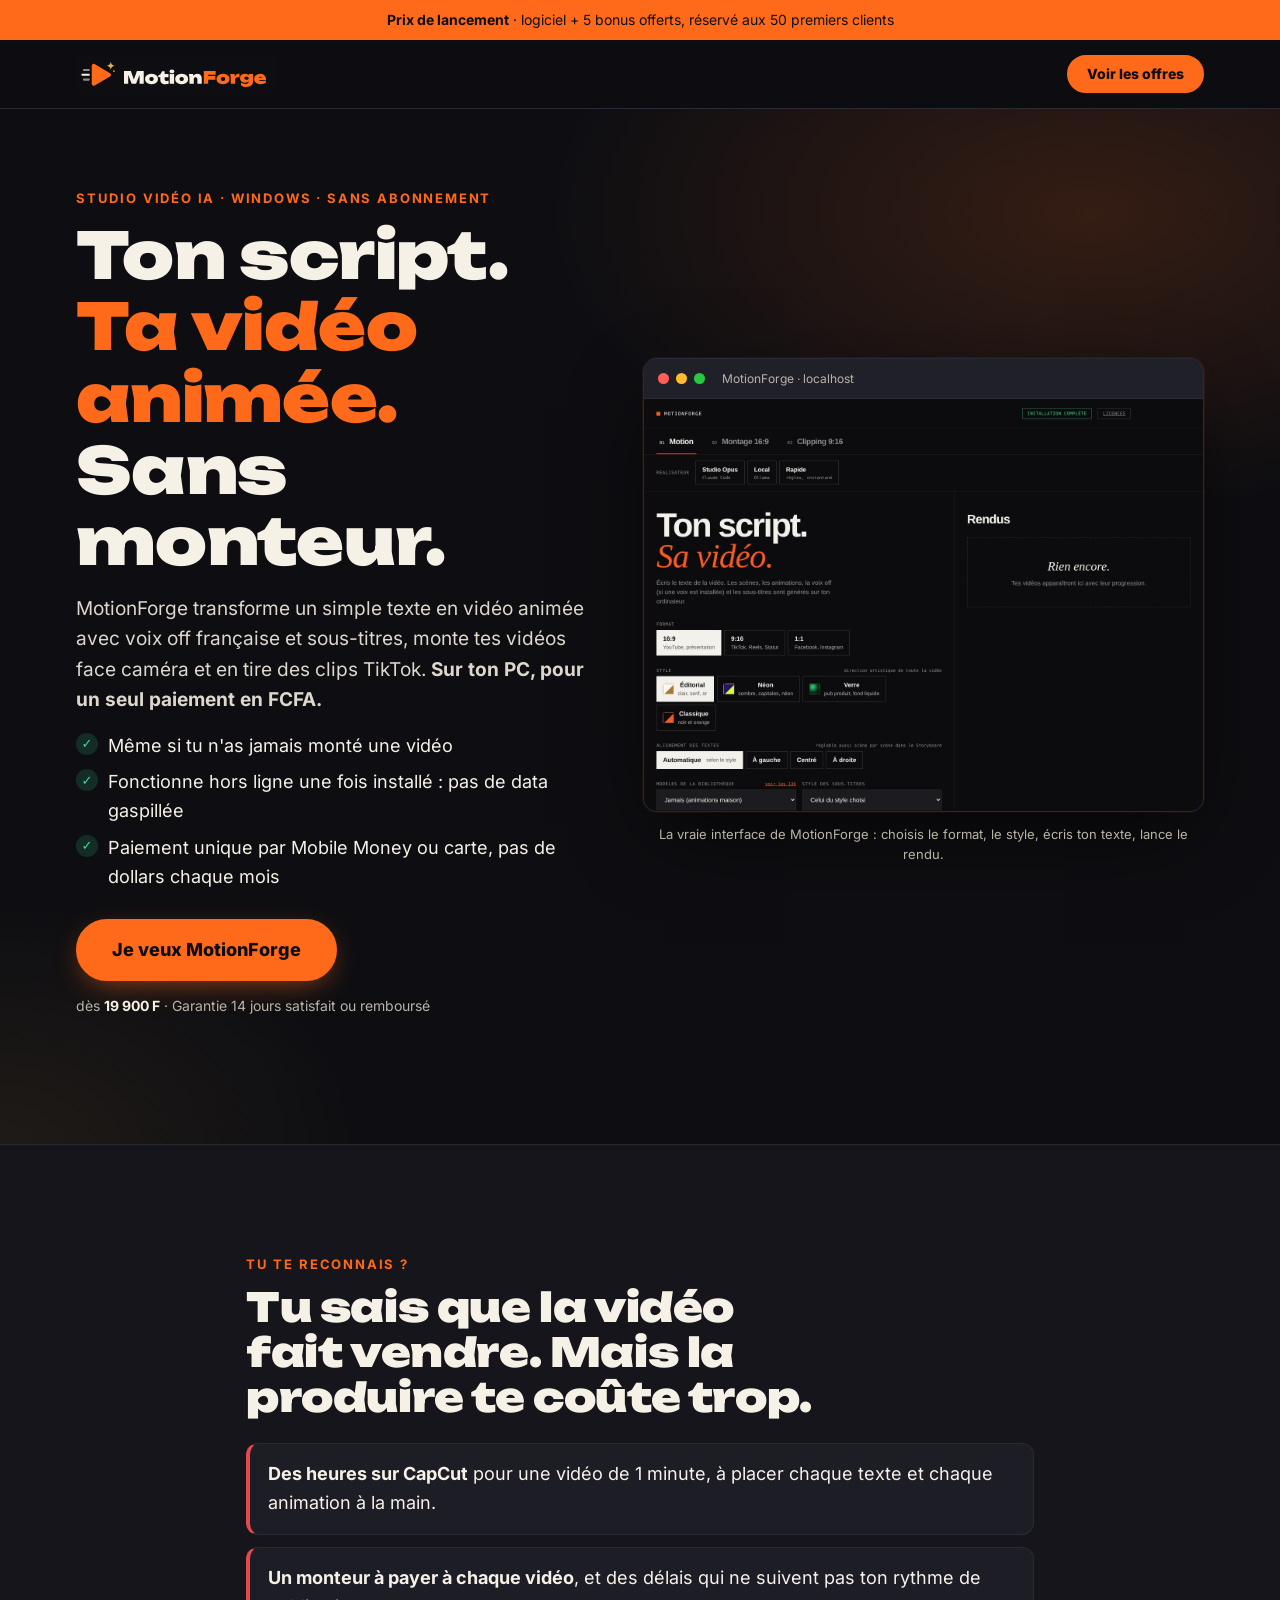
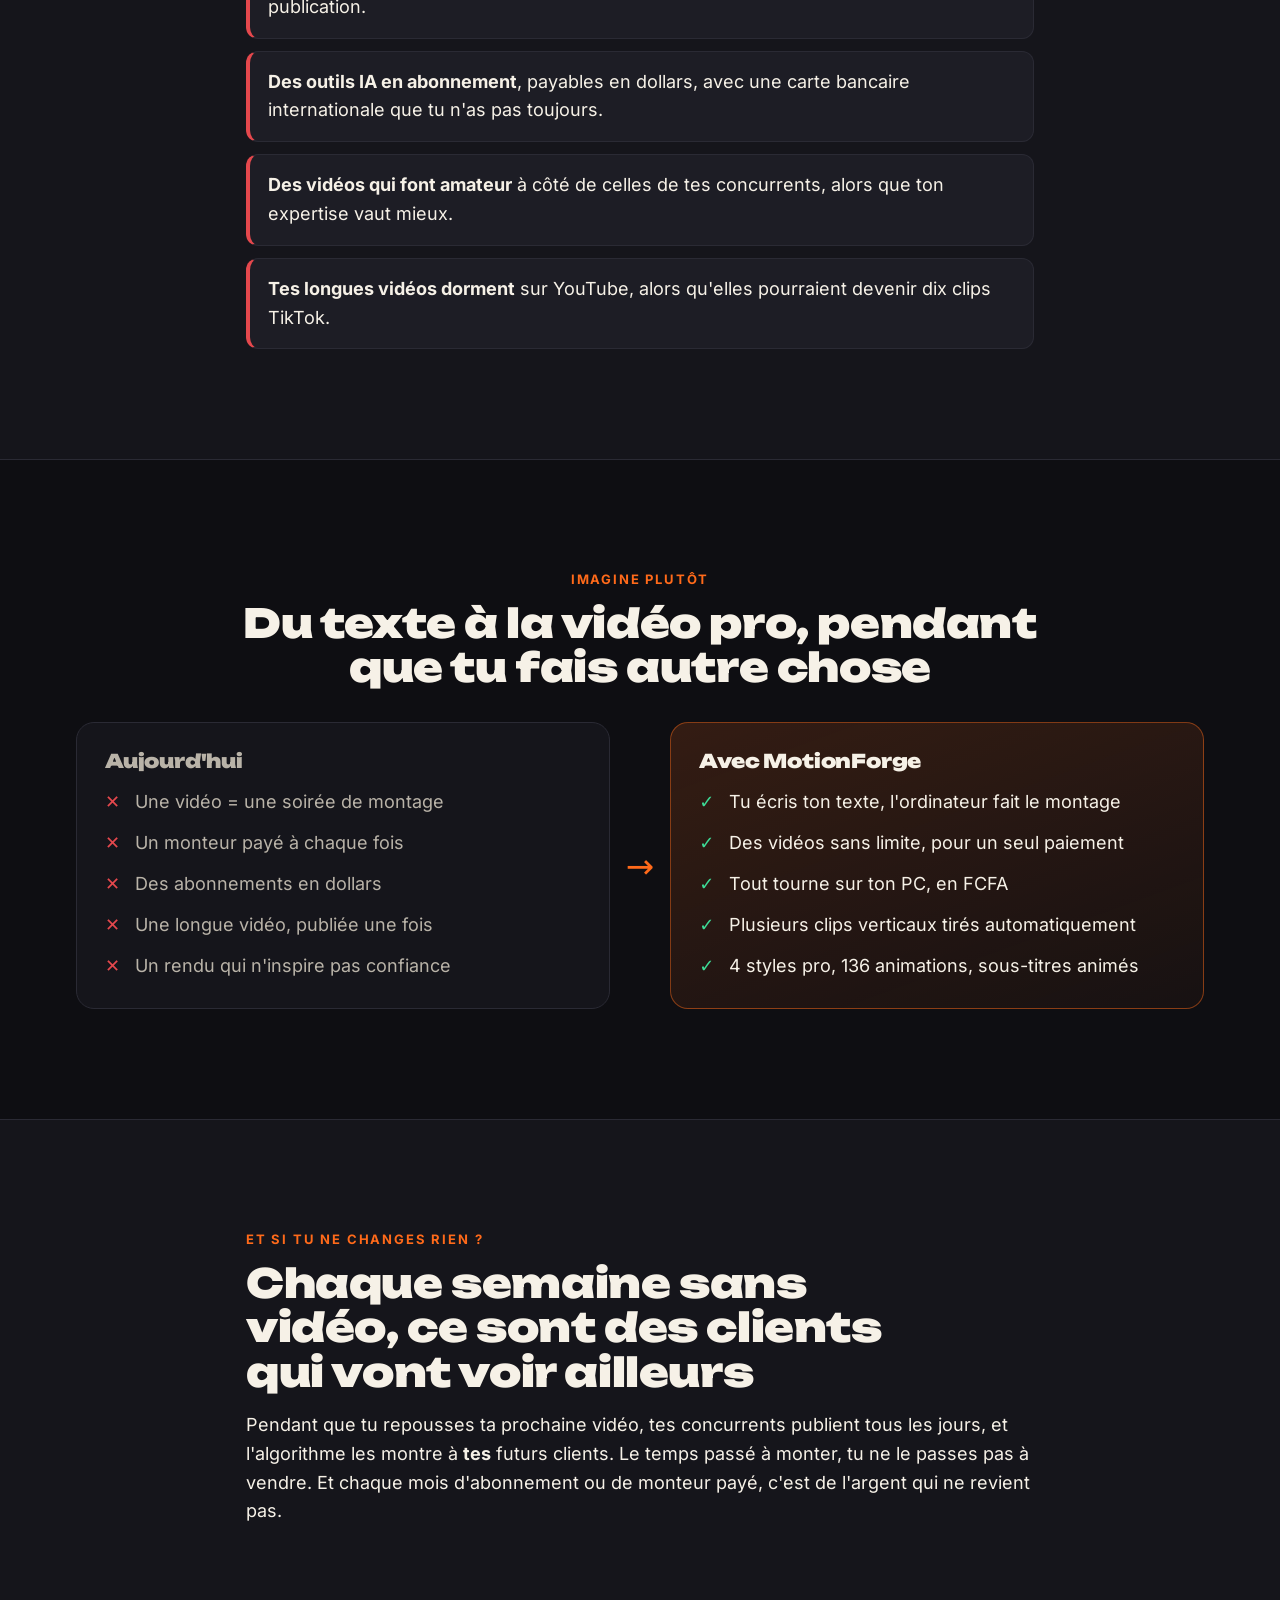
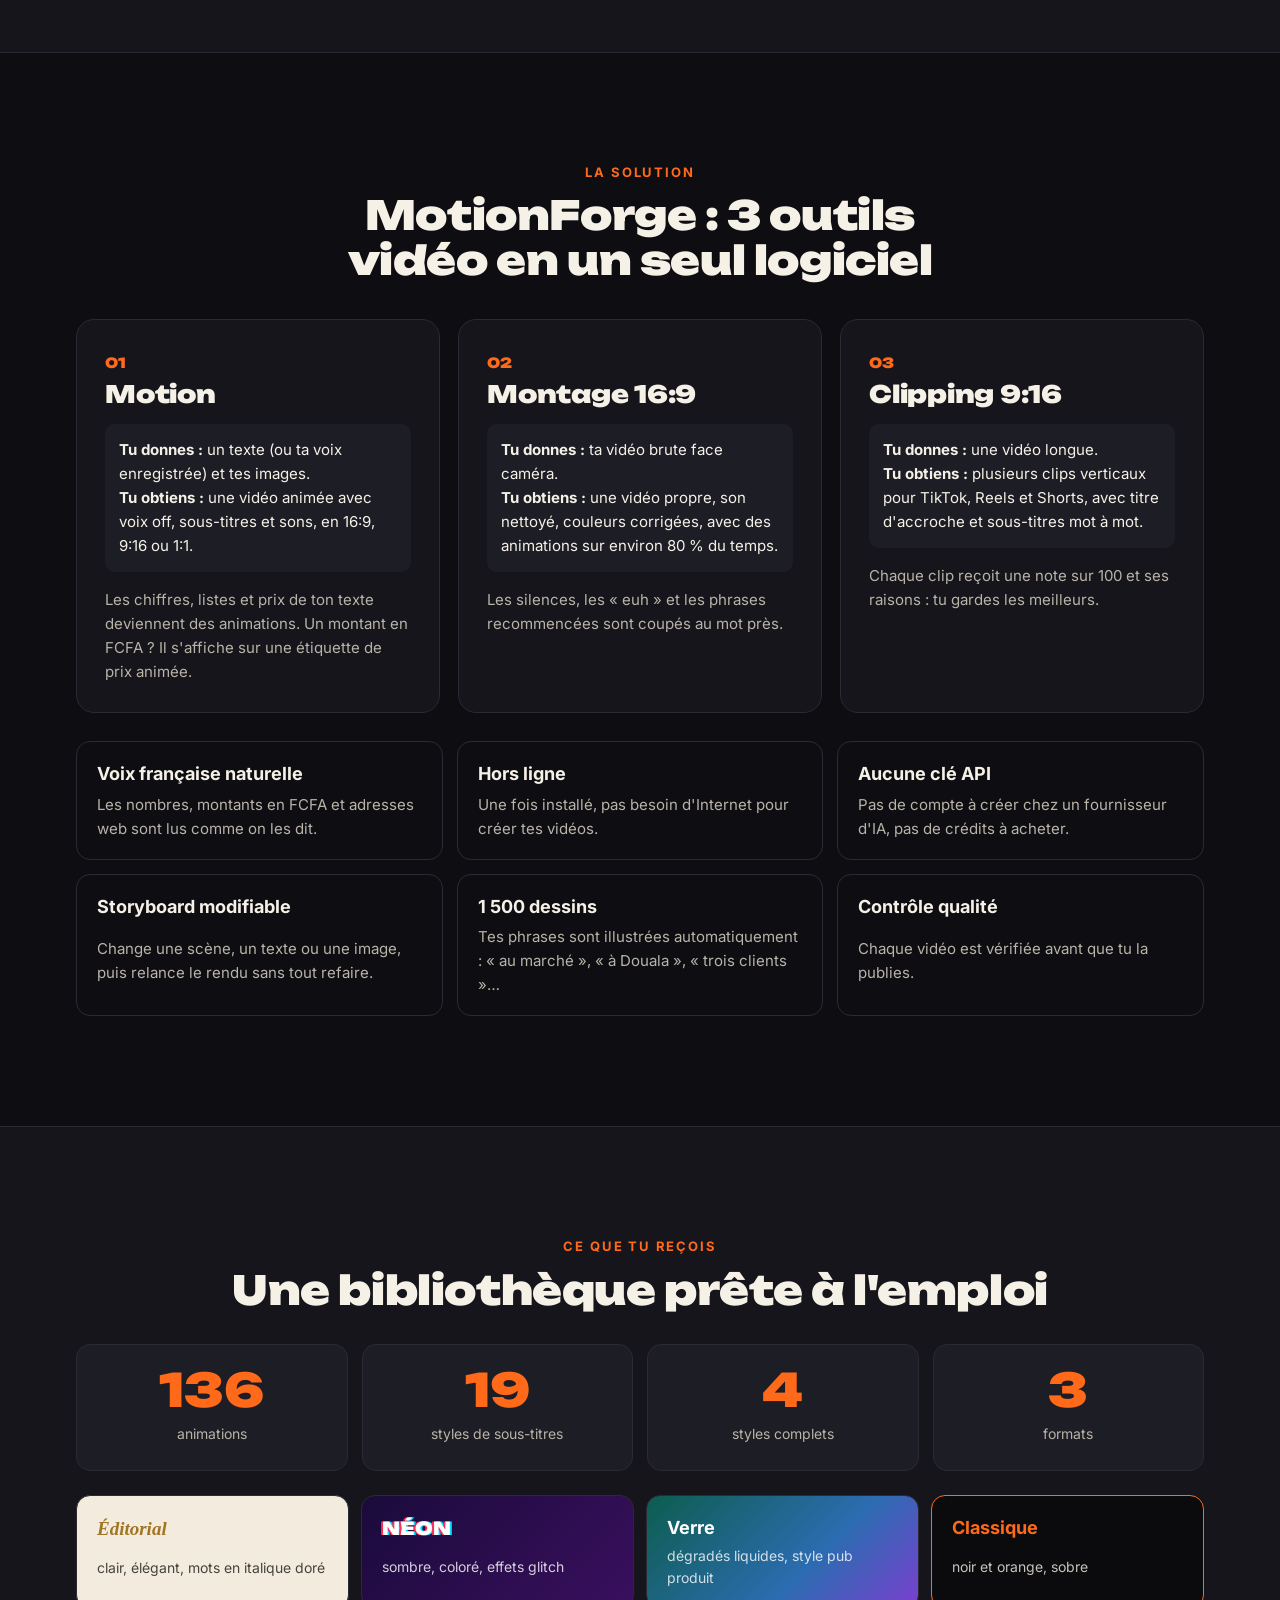
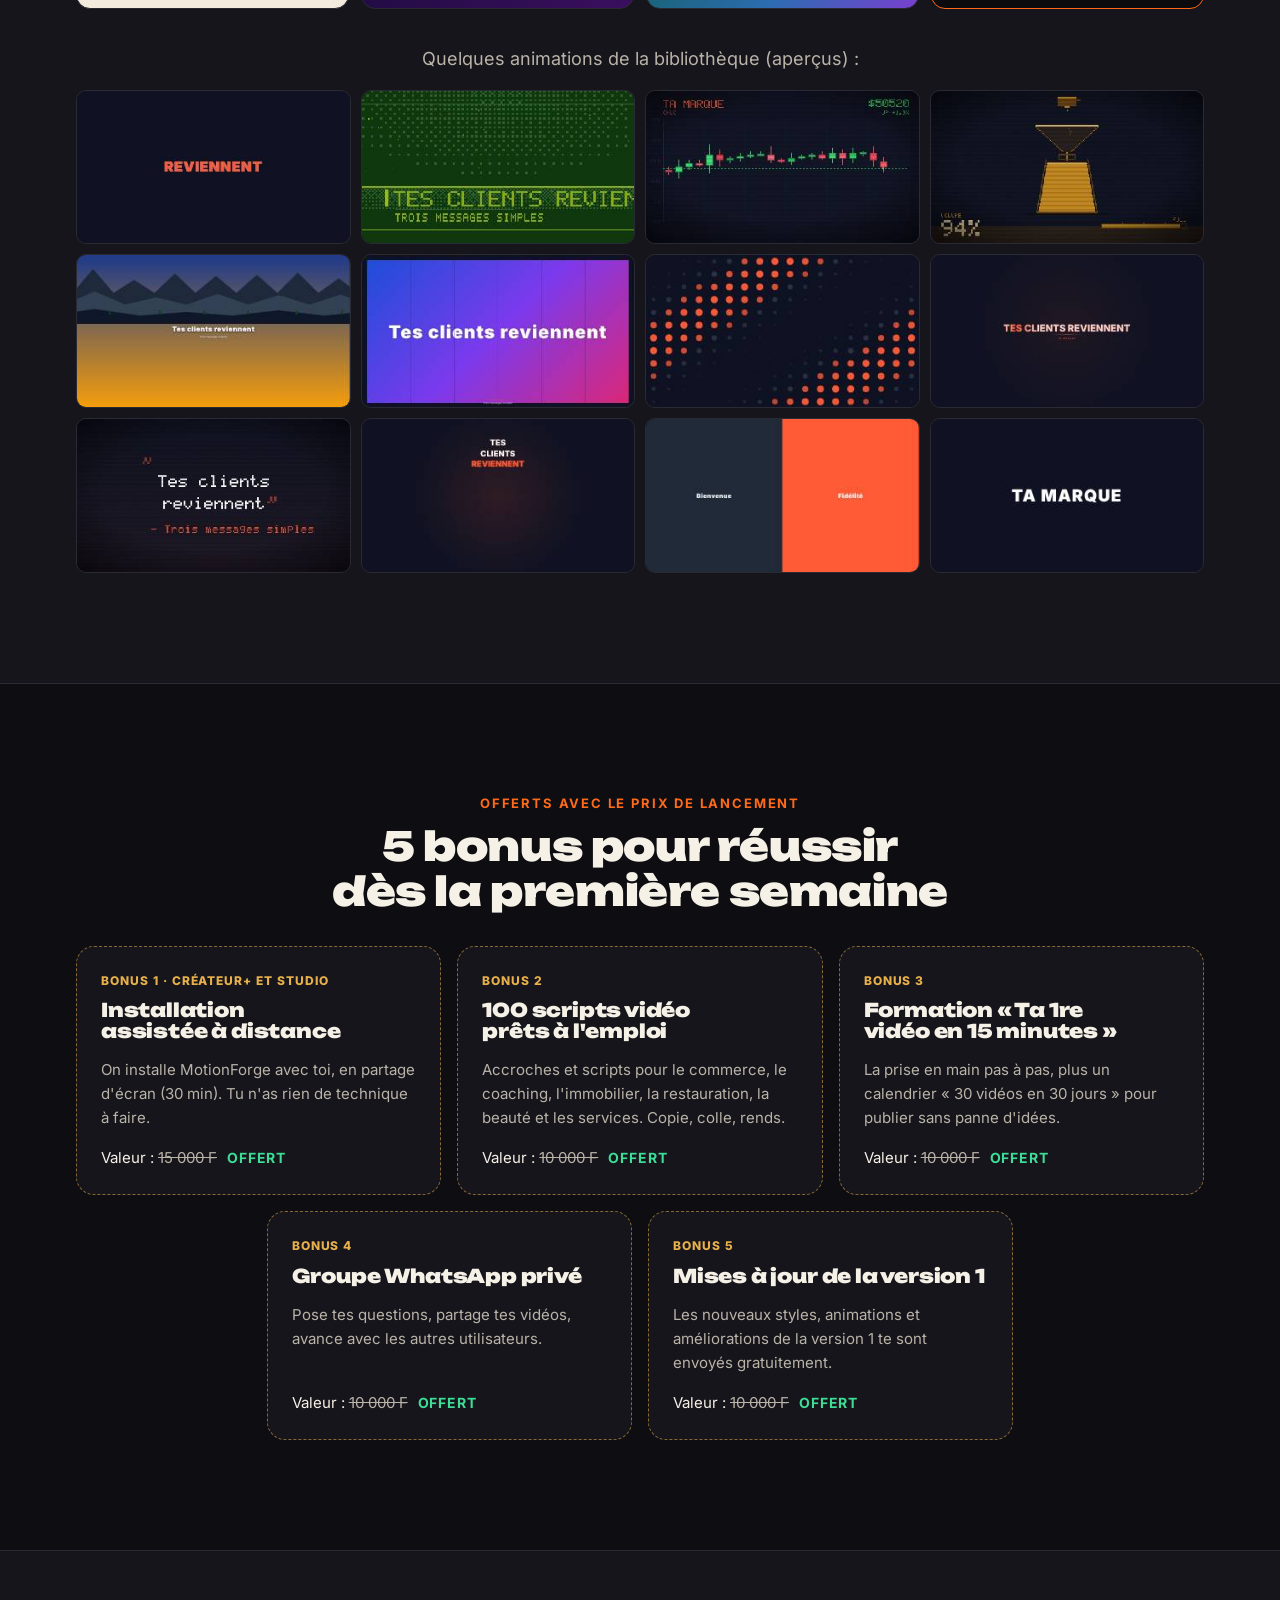
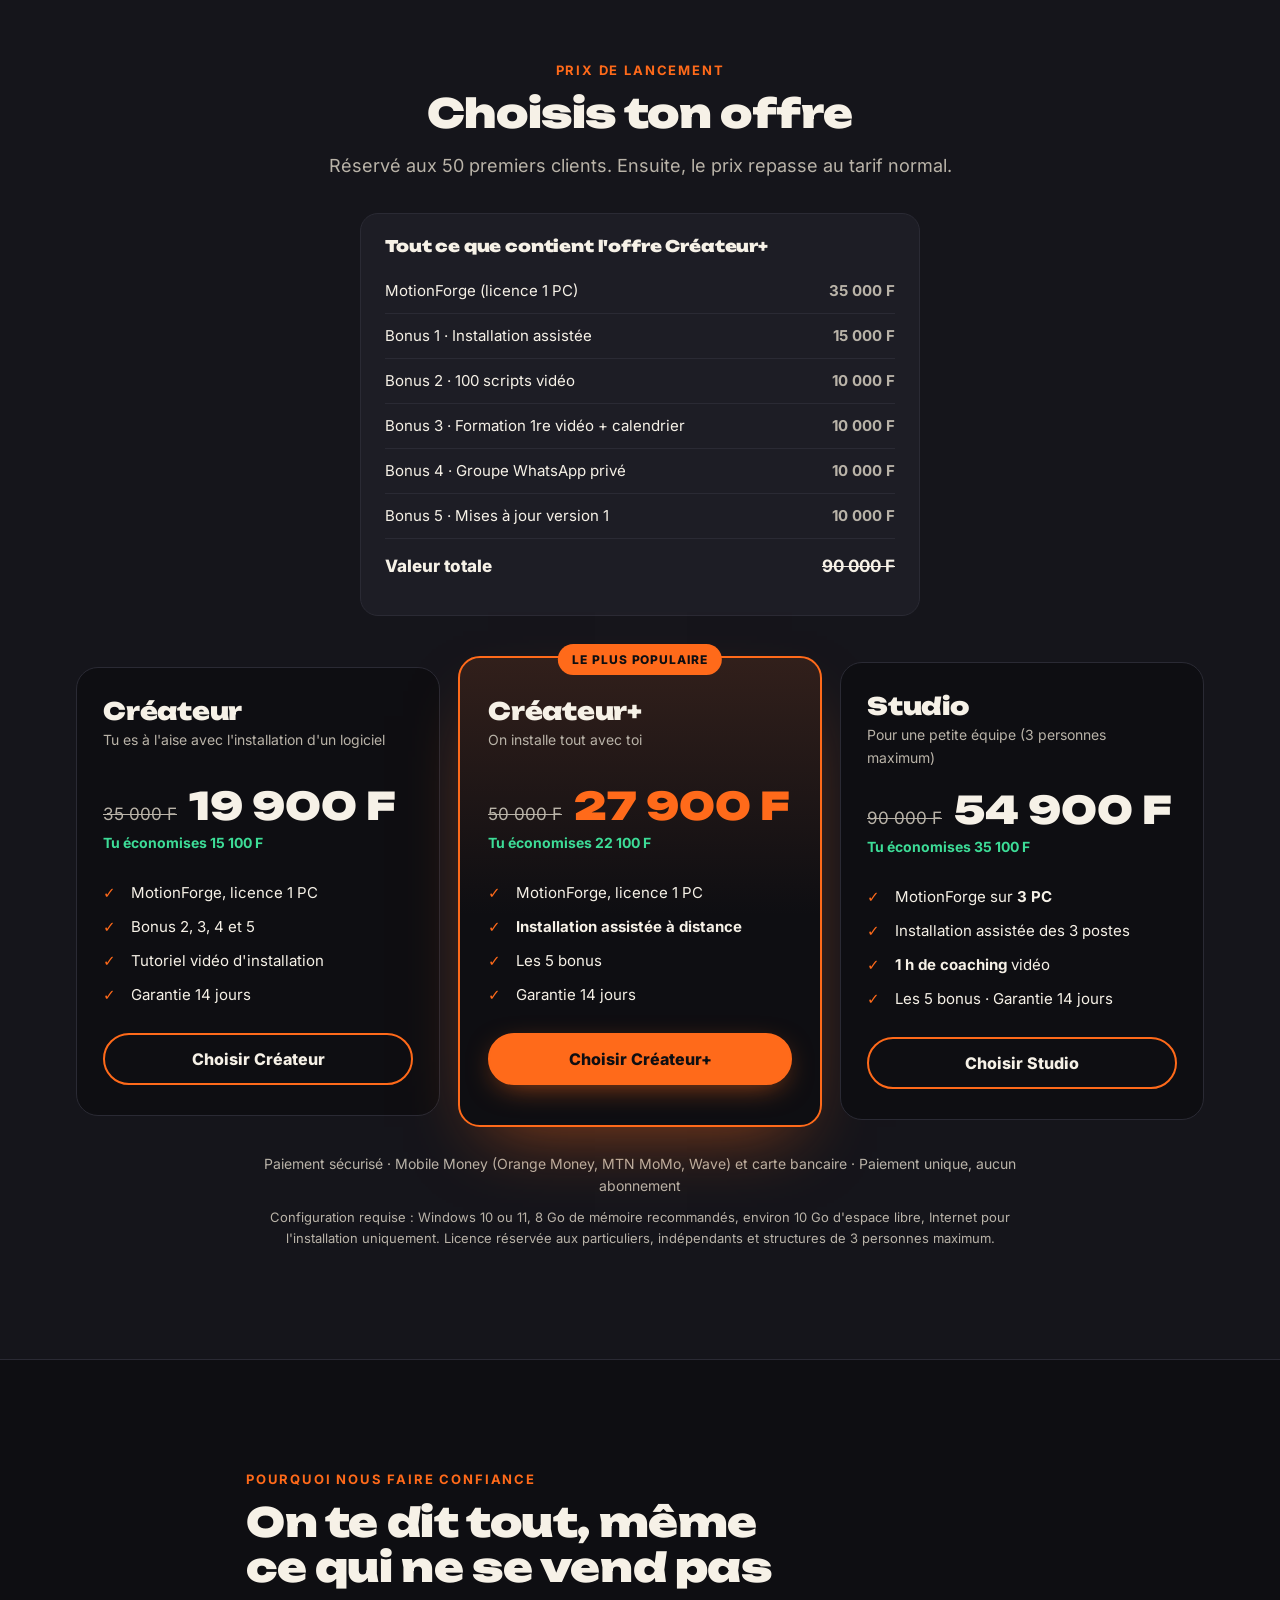
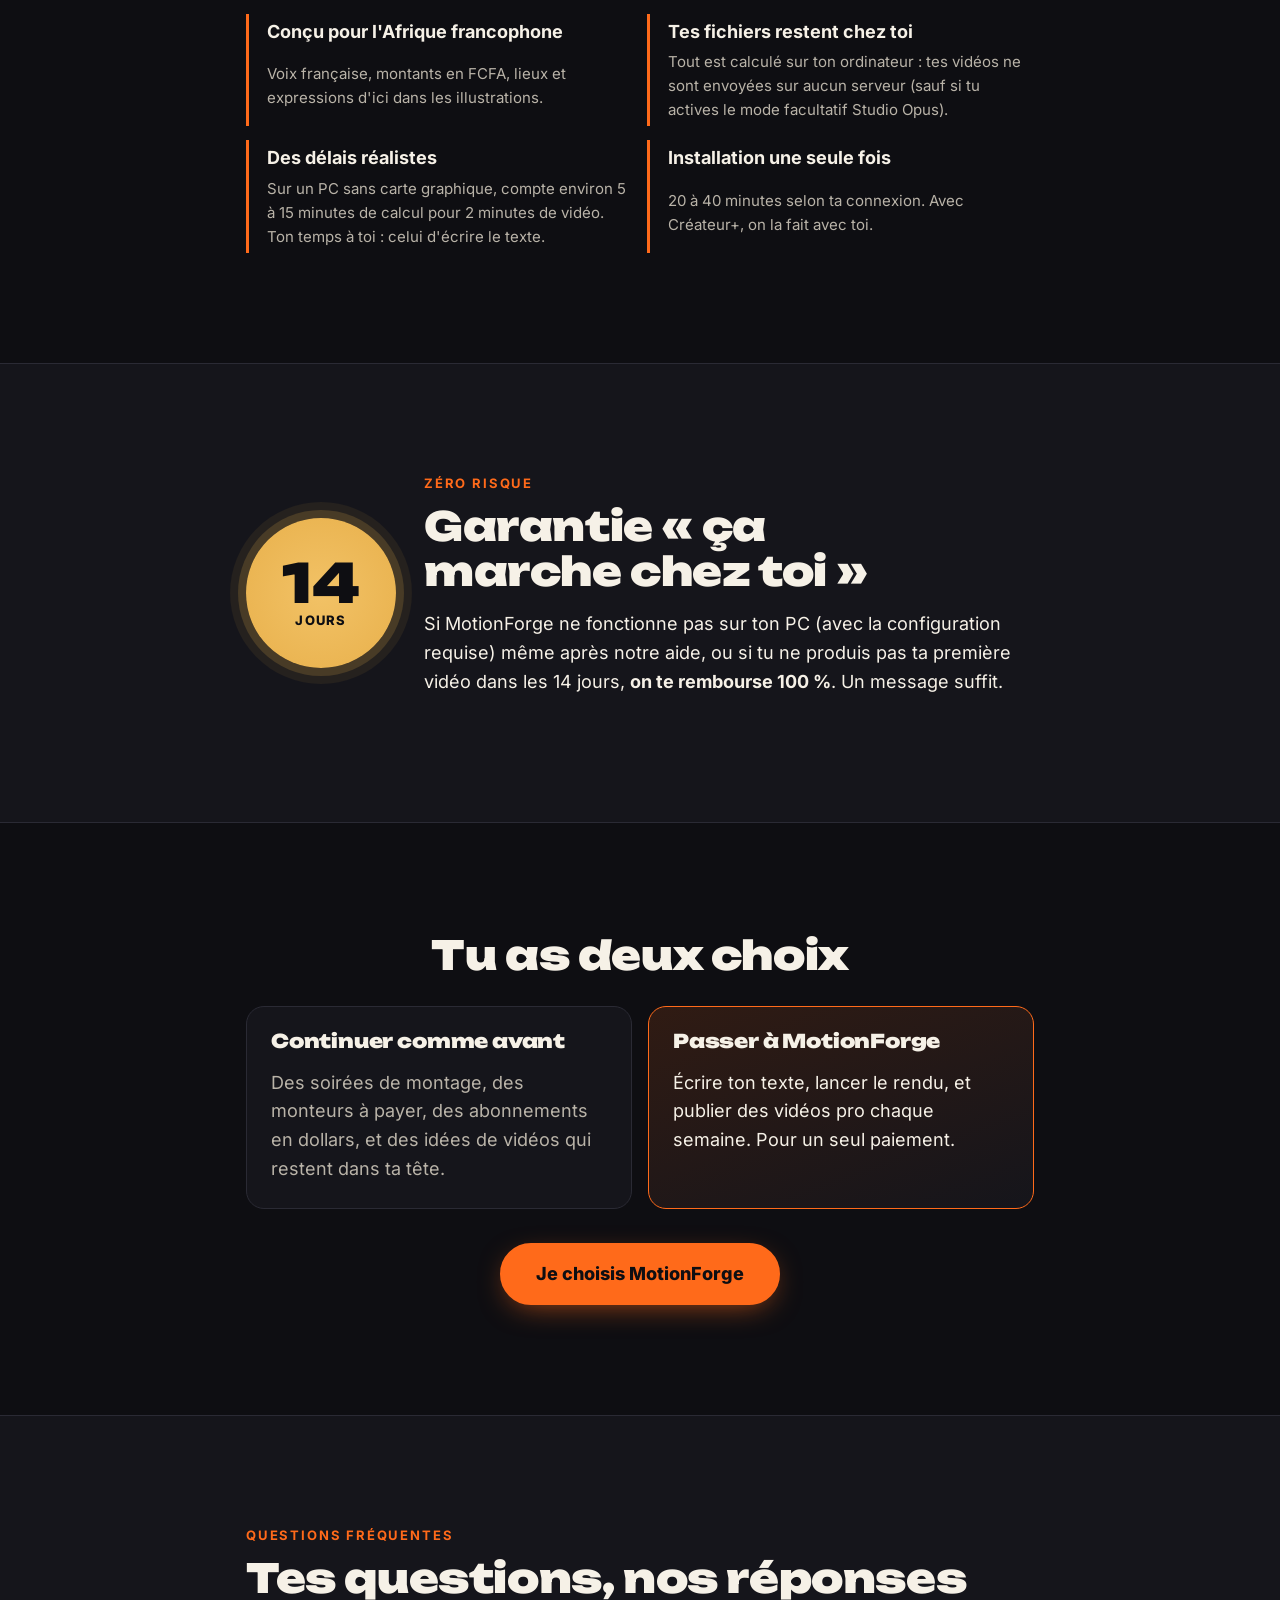
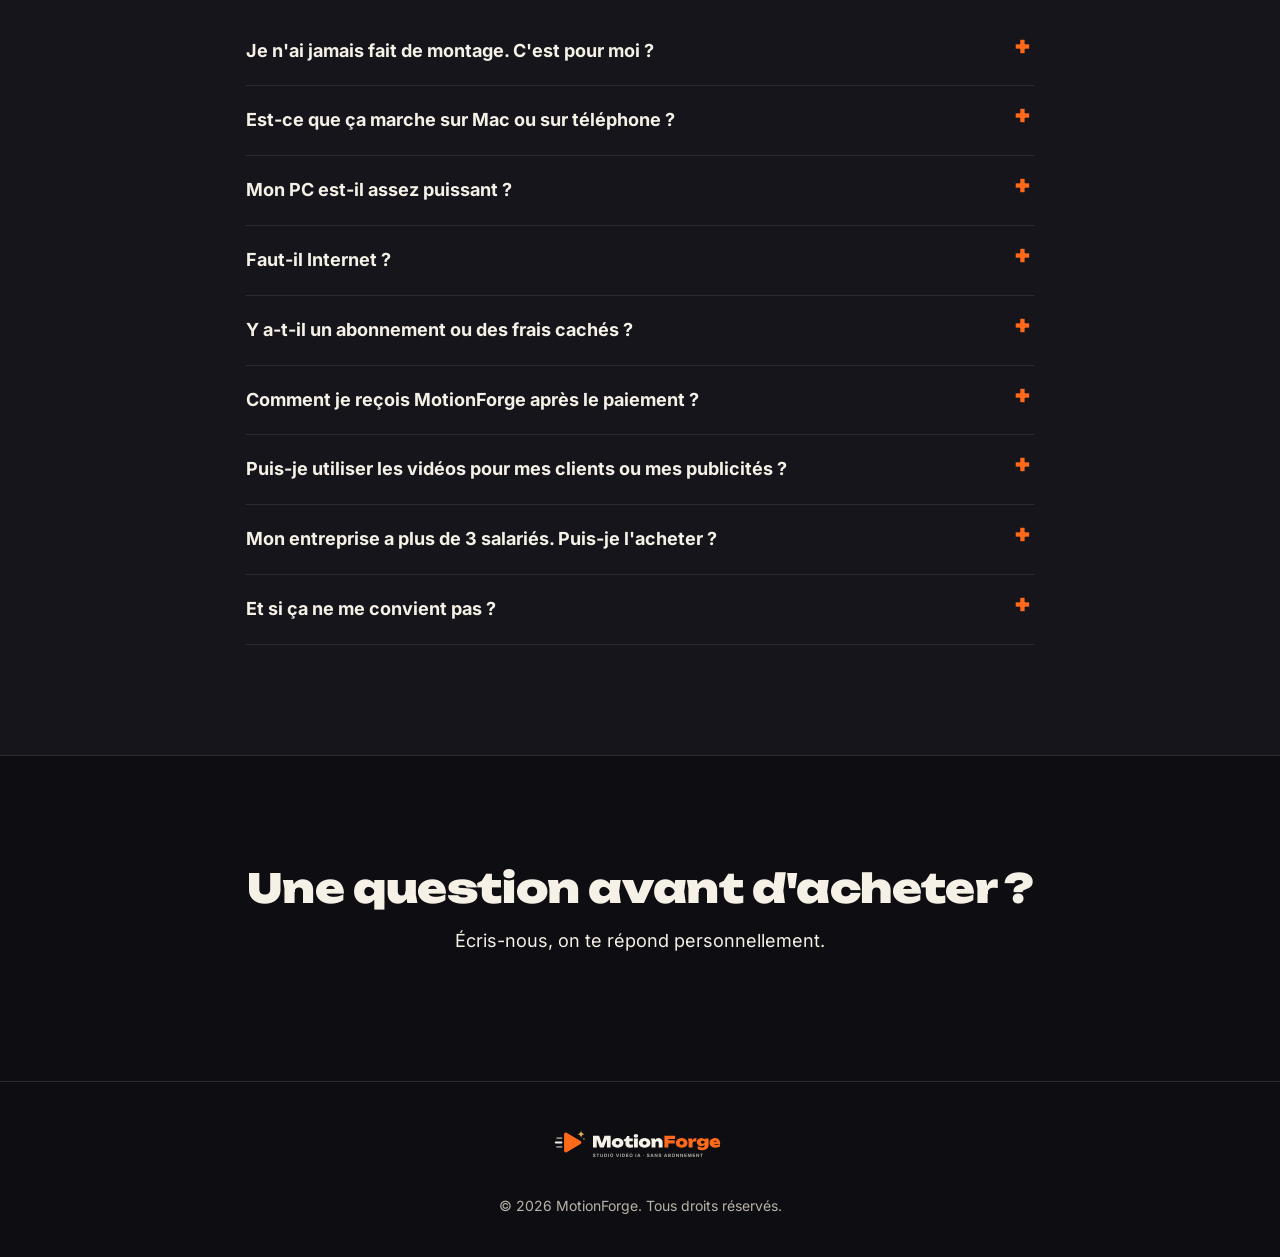
==== index.html @ f7987e4d "Landing page MotionForge : 15 sections, offres 19 900 / 27 900 / 54 900 F, réglages dans assets/js/c" ====
<!doctype html>
<html lang="fr">
<head>
<meta charset="utf-8">
<meta name="viewport" content="width=device-width, initial-scale=1">
<title>MotionForge · Le studio vidéo IA qui tourne sur ton PC, sans abonnement</title>
<meta name="description" content="Transforme un texte en vidéo animée, ta vidéo face caméra en montage pro et tes longues vidéos en clips TikTok. Voix française naturelle, 136 animations. Paiement unique en FCFA.">
<meta name="theme-color" content="#0E0E12">
<link rel="icon" href="/favicon.svg" type="image/svg+xml">
<link rel="icon" href="/favicon.ico" sizes="48x48">
<link rel="apple-touch-icon" href="/apple-touch-icon.png">
<meta property="og:type" content="website">
<meta property="og:title" content="MotionForge · Le studio vidéo IA qui tourne sur ton PC">
<meta property="og:description" content="Un texte devient une vidéo animée, avec voix off et sous-titres. Sans abonnement : un seul paiement en FCFA.">
<meta property="og:image" content="/assets/img/og.png">
<meta name="twitter:card" content="summary_large_image">
<link rel="preload" href="/assets/fonts/unbounded-latin-900-normal.woff2" as="font" type="font/woff2" crossorigin>
<link rel="preload" href="/assets/fonts/inter-latin-wght-normal.woff2" as="font" type="font/woff2" crossorigin>
<link rel="stylesheet" href="/assets/css/style.css">
</head>
<body>

<!-- 1. Bandeau d'urgence -->
<div class="topbar" id="topbar">
  <span class="topbar-txt" id="topbarTxt"><b>Prix de lancement</b> · logiciel + 5 bonus offerts, réservé aux <span data-places-total>50</span> premiers clients</span>
  <span class="countdown" id="countdown" hidden></span>
</div>

<header class="site-header">
  <div class="wrap header-in">
    <a href="#" class="brand" aria-label="MotionForge, accueil"><img src="/assets/img/logo-court.svg" alt="MotionForge" width="200" height="40"></a>
    <a href="#offre" class="btn btn-sm">Voir les offres</a>
  </div>
</header>

<main>

<!-- 2. Hero -->
<section class="hero">
  <div class="wrap hero-grid">
    <div class="hero-copy">
      <p class="eyebrow">Studio vidéo IA · Windows · Sans abonnement</p>
      <h1>Ton script.<br><em>Ta vidéo animée.</em><br>Sans monteur.</h1>
      <p class="lead">MotionForge transforme un simple texte en vidéo animée avec voix off française et sous-titres, monte tes vidéos face caméra et en tire des clips TikTok. <b>Sur ton PC, pour un seul paiement en FCFA.</b></p>
      <ul class="checks">
        <li>Même si tu n'as jamais monté une vidéo</li>
        <li>Fonctionne hors ligne une fois installé : pas de data gaspillée</li>
        <li>Paiement unique par Mobile Money ou carte, pas de dollars chaque mois</li>
      </ul>
      <div class="hero-cta">
        <a href="#offre" class="btn btn-lg">Je veux MotionForge</a>
        <p class="micro"><span class="price-from">dès <b data-price="createur">19 900 F</b></span> · Garantie 14 jours satisfait ou remboursé</p>
      </div>
    </div>
    <figure class="hero-visual">
      <div class="window">
        <div class="window-bar"><i></i><i></i><i></i><span>MotionForge · localhost</span></div>
        <img src="/assets/img/app-motionforge.jpg" alt="L'interface de MotionForge : choix du format, du style et zone pour écrire le script" width="1440" height="1060">
      </div>
      <figcaption>La vraie interface de MotionForge : choisis le format, le style, écris ton texte, lance le rendu.</figcaption>
    </figure>
  </div>
</section>

<!-- 3. Preuve : démonstration et témoignages (affichés quand ils existent) -->
<section class="section" id="demo" hidden>
  <div class="wrap narrow">
    <p class="eyebrow center">Démonstration</p>
    <h2 class="center">Cette vidéo a été entièrement créée avec MotionForge</h2>
    <div class="video-frame" id="demoFrame"></div>
  </div>
</section>

<section class="section" id="temoignages" hidden>
  <div class="wrap">
    <p class="eyebrow center">Ils l'utilisent</p>
    <h2 class="center">Ce qu'en disent les créateurs</h2>
    <div class="testis" id="testiList"></div>
  </div>
</section>

<!-- 4. Problème -->
<section class="section alt">
  <div class="wrap narrow">
    <p class="eyebrow">Tu te reconnais ?</p>
    <h2>Tu sais que la vidéo fait vendre. Mais la produire te coûte trop.</h2>
    <ul class="pains">
      <li><b>Des heures sur CapCut</b> pour une vidéo de 1 minute, à placer chaque texte et chaque animation à la main.</li>
      <li><b>Un monteur à payer à chaque vidéo</b>, et des délais qui ne suivent pas ton rythme de publication.</li>
      <li><b>Des outils IA en abonnement</b>, payables en dollars, avec une carte bancaire internationale que tu n'as pas toujours.</li>
      <li><b>Des vidéos qui font amateur</b> à côté de celles de tes concurrents, alors que ton expertise vaut mieux.</li>
      <li><b>Tes longues vidéos dorment</b> sur YouTube, alors qu'elles pourraient devenir dix clips TikTok.</li>
    </ul>
  </div>
</section>

<!-- 5. Transformation -->
<section class="section">
  <div class="wrap">
    <p class="eyebrow center">Imagine plutôt</p>
    <h2 class="center">Du texte à la vidéo pro, pendant que tu fais autre chose</h2>
    <div class="ab">
      <div class="ab-col before">
        <h3>Aujourd'hui</h3>
        <ul>
          <li>Une vidéo = une soirée de montage</li>
          <li>Un monteur payé à chaque fois</li>
          <li>Des abonnements en dollars</li>
          <li>Une longue vidéo, publiée une fois</li>
          <li>Un rendu qui n'inspire pas confiance</li>
        </ul>
      </div>
      <div class="ab-arrow" aria-hidden="true">→</div>
      <div class="ab-col after">
        <h3>Avec MotionForge</h3>
        <ul>
          <li>Tu écris ton texte, l'ordinateur fait le montage</li>
          <li>Des vidéos sans limite, pour un seul paiement</li>
          <li>Tout tourne sur ton PC, en FCFA</li>
          <li>Plusieurs clips verticaux tirés automatiquement</li>
          <li>4 styles pro, 136 animations, sous-titres animés</li>
        </ul>
      </div>
    </div>
  </div>
</section>

<!-- 6. Coût de l'inaction -->
<section class="section alt">
  <div class="wrap narrow">
    <p class="eyebrow">Et si tu ne changes rien ?</p>
    <h2>Chaque semaine sans vidéo, ce sont des clients qui vont voir ailleurs</h2>
    <p>Pendant que tu repousses ta prochaine vidéo, tes concurrents publient tous les jours, et l'algorithme les montre à <b>tes</b> futurs clients. Le temps passé à monter, tu ne le passes pas à vendre. Et chaque mois d'abonnement ou de monteur payé, c'est de l'argent qui ne revient pas.</p>
  </div>
</section>

<!-- 7. Solution -->
<section class="section" id="solution">
  <div class="wrap">
    <p class="eyebrow center">La solution</p>
    <h2 class="center">MotionForge : 3 outils vidéo en un seul logiciel</h2>
    <div class="modules">
      <article class="module">
        <span class="num">01</span>
        <h3>Motion</h3>
        <p class="mod-io"><b>Tu donnes :</b> un texte (ou ta voix enregistrée) et tes images.<br><b>Tu obtiens :</b> une vidéo animée avec voix off, sous-titres et sons, en 16:9, 9:16 ou 1:1.</p>
        <p>Les chiffres, listes et prix de ton texte deviennent des animations. Un montant en FCFA ? Il s'affiche sur une étiquette de prix animée.</p>
      </article>
      <article class="module">
        <span class="num">02</span>
        <h3>Montage 16:9</h3>
        <p class="mod-io"><b>Tu donnes :</b> ta vidéo brute face caméra.<br><b>Tu obtiens :</b> une vidéo propre, son nettoyé, couleurs corrigées, avec des animations sur environ 80 % du temps.</p>
        <p>Les silences, les « euh » et les phrases recommencées sont coupés au mot près.</p>
      </article>
      <article class="module">
        <span class="num">03</span>
        <h3>Clipping 9:16</h3>
        <p class="mod-io"><b>Tu donnes :</b> une vidéo longue.<br><b>Tu obtiens :</b> plusieurs clips verticaux pour TikTok, Reels et Shorts, avec titre d'accroche et sous-titres mot à mot.</p>
        <p>Chaque clip reçoit une note sur 100 et ses raisons : tu gardes les meilleurs.</p>
      </article>
    </div>

    <div class="features">
      <div><b>Voix française naturelle</b><span>Les nombres, montants en FCFA et adresses web sont lus comme on les dit.</span></div>
      <div><b>Hors ligne</b><span>Une fois installé, pas besoin d'Internet pour créer tes vidéos.</span></div>
      <div><b>Aucune clé API</b><span>Pas de compte à créer chez un fournisseur d'IA, pas de crédits à acheter.</span></div>
      <div><b>Storyboard modifiable</b><span>Change une scène, un texte ou une image, puis relance le rendu sans tout refaire.</span></div>
      <div><b>1 500 dessins</b><span>Tes phrases sont illustrées automatiquement : « au marché », « à Douala », « trois clients »…</span></div>
      <div><b>Contrôle qualité</b><span>Chaque vidéo est vérifiée avant que tu la publies.</span></div>
    </div>
  </div>
</section>

<!-- 8. Ce que tu reçois -->
<section class="section alt" id="contenu">
  <div class="wrap">
    <p class="eyebrow center">Ce que tu reçois</p>
    <h2 class="center">Une bibliothèque prête à l'emploi</h2>
    <div class="stats">
      <div><b>136</b><span>animations</span></div>
      <div><b>19</b><span>styles de sous-titres</span></div>
      <div><b>4</b><span>styles complets</span></div>
      <div><b>3</b><span>formats</span></div>
    </div>
    <div class="styles">
      <div class="style-chip s-edito"><b>Éditorial</b><span>clair, élégant, mots en italique doré</span></div>
      <div class="style-chip s-neon"><b>Néon</b><span>sombre, coloré, effets glitch</span></div>
      <div class="style-chip s-verre"><b>Verre</b><span>dégradés liquides, style pub produit</span></div>
      <div class="style-chip s-classic"><b>Classique</b><span>noir et orange, sobre</span></div>
    </div>
    <p class="center sub">Quelques animations de la bibliothèque (aperçus) :</p>
    <div class="gallery">
      <img src="/assets/img/galerie/glitch-text.jpg" alt="Animation texte glitch" loading="lazy" width="320" height="180">
      <img src="/assets/img/galerie/four-tone-mono-titler.jpg" alt="Titre style terminal" loading="lazy" width="320" height="180">
      <img src="/assets/img/galerie/pixel-candlestick-ohlc.jpg" alt="Graphique boursier animé" loading="lazy" width="320" height="180">
      <img src="/assets/img/galerie/pourover-drip-fill-gauge.jpg" alt="Jauge de pourcentage animée" loading="lazy" width="320" height="180">
      <img src="/assets/img/galerie/parallax-pan.jpg" alt="Décor en parallaxe" loading="lazy" width="320" height="180">
      <img src="/assets/img/galerie/shatter-reveal.jpg" alt="Titre révélé en éclats" loading="lazy" width="320" height="180">
      <img src="/assets/img/galerie/loop-grid-wave.jpg" alt="Vague de points" loading="lazy" width="320" height="180">
      <img src="/assets/img/galerie/gradient-text-sweep.jpg" alt="Texte en dégradé" loading="lazy" width="320" height="180">
      <img src="/assets/img/galerie/pixel-typewriter-quote.jpg" alt="Citation machine à écrire" loading="lazy" width="320" height="180">
      <img src="/assets/img/galerie/kinetic-word-stack.jpg" alt="Mots empilés animés" loading="lazy" width="320" height="180">
      <img src="/assets/img/galerie/split-screen.jpg" alt="Écran partagé" loading="lazy" width="320" height="180">
      <img src="/assets/img/galerie/logo-blur-reveal.jpg" alt="Logo qui sort du flou" loading="lazy" width="320" height="180">
    </div>
  </div>
</section>

<!-- 9. Bonus -->
<section class="section" id="bonus">
  <div class="wrap">
    <p class="eyebrow center">Offerts avec le prix de lancement</p>
    <h2 class="center">5 bonus pour réussir dès la première semaine</h2>
    <div class="bonuses">
      <article class="bonus"><span class="tag">Bonus 1 · Créateur+ et Studio</span><h3>Installation assistée à distance</h3><p>On installe MotionForge avec toi, en partage d'écran (30 min). Tu n'as rien de technique à faire.</p><p class="val">Valeur : <s>15 000 F</s> <b>offert</b></p></article>
      <article class="bonus"><span class="tag">Bonus 2</span><h3>100 scripts vidéo prêts à l'emploi</h3><p>Accroches et scripts pour le commerce, le coaching, l'immobilier, la restauration, la beauté et les services. Copie, colle, rends.</p><p class="val">Valeur : <s>10 000 F</s> <b>offert</b></p></article>
      <article class="bonus"><span class="tag">Bonus 3</span><h3>Formation « Ta 1re vidéo en 15 minutes »</h3><p>La prise en main pas à pas, plus un calendrier « 30 vidéos en 30 jours » pour publier sans panne d'idées.</p><p class="val">Valeur : <s>10 000 F</s> <b>offert</b></p></article>
      <article class="bonus"><span class="tag">Bonus 4</span><h3>Groupe WhatsApp privé</h3><p>Pose tes questions, partage tes vidéos, avance avec les autres utilisateurs.</p><p class="val">Valeur : <s>10 000 F</s> <b>offert</b></p></article>
      <article class="bonus"><span class="tag">Bonus 5</span><h3>Mises à jour de la version 1</h3><p>Les nouveaux styles, animations et améliorations de la version 1 te sont envoyés gratuitement.</p><p class="val">Valeur : <s>10 000 F</s> <b>offert</b></p></article>
    </div>
  </div>
</section>

<!-- 10. Offre et prix -->
<section class="section alt" id="offre">
  <div class="wrap">
    <p class="eyebrow center" data-launch-only>Prix de lancement</p>
    <h2 class="center">Choisis ton offre</h2>
    <p class="center sub" data-launch-only>Réservé aux <span data-places-total>50</span> premiers clients<span id="placesTxt"></span>. Ensuite, le prix repasse au tarif normal.</p>

    <div class="stack">
      <h3>Tout ce que contient l'offre Créateur+</h3>
      <ul>
        <li><span>MotionForge (licence 1 PC)</span><b>35 000 F</b></li>
        <li><span>Bonus 1 · Installation assistée</span><b>15 000 F</b></li>
        <li><span>Bonus 2 · 100 scripts vidéo</span><b>10 000 F</b></li>
        <li><span>Bonus 3 · Formation 1re vidéo + calendrier</span><b>10 000 F</b></li>
        <li><span>Bonus 4 · Groupe WhatsApp privé</span><b>10 000 F</b></li>
        <li><span>Bonus 5 · Mises à jour version 1</span><b>10 000 F</b></li>
        <li class="total"><span>Valeur totale</span><b><s>90 000 F</s></b></li>
      </ul>
    </div>

    <div class="plans">
      <article class="plan">
        <h3>Créateur</h3>
        <p class="plan-for">Tu es à l'aise avec l'installation d'un logiciel</p>
        <p class="price"><s data-launch-only>35 000 F</s> <b data-price="createur">19 900 F</b></p>
        <p class="save" data-launch-only>Tu économises 15 100 F</p>
        <ul>
          <li>MotionForge, licence 1 PC</li>
          <li>Bonus 2, 3, 4 et 5</li>
          <li>Tutoriel vidéo d'installation</li>
          <li>Garantie 14 jours</li>
        </ul>
        <a class="btn btn-block btn-outline" data-buy="createur" href="#offre">Choisir Créateur</a>
      </article>
      <article class="plan featured">
        <span class="ribbon">Le plus populaire</span>
        <h3>Créateur+</h3>
        <p class="plan-for">On installe tout avec toi</p>
        <p class="price"><s data-launch-only>50 000 F</s> <b data-price="createurPlus">27 900 F</b></p>
        <p class="save" data-launch-only>Tu économises 22 100 F</p>
        <ul>
          <li>MotionForge, licence 1 PC</li>
          <li><b>Installation assistée à distance</b></li>
          <li>Les 5 bonus</li>
          <li>Garantie 14 jours</li>
        </ul>
        <a class="btn btn-block" data-buy="createurPlus" href="#offre">Choisir Créateur+</a>
      </article>
      <article class="plan">
        <h3>Studio</h3>
        <p class="plan-for">Pour une petite équipe (3 personnes maximum)</p>
        <p class="price"><s data-launch-only>90 000 F</s> <b data-price="studio">54 900 F</b></p>
        <p class="save" data-launch-only>Tu économises 35 100 F</p>
        <ul>
          <li>MotionForge sur <b>3 PC</b></li>
          <li>Installation assistée des 3 postes</li>
          <li><b>1 h de coaching</b> vidéo</li>
          <li>Les 5 bonus · Garantie 14 jours</li>
        </ul>
        <a class="btn btn-block btn-outline" data-buy="studio" href="#offre">Choisir Studio</a>
      </article>
    </div>
    <p class="pay-note">Paiement sécurisé · Mobile Money (Orange Money, MTN MoMo, Wave) et carte bancaire · Paiement unique, aucun abonnement</p>
    <p class="pay-note small">Configuration requise : Windows 10 ou 11, 8 Go de mémoire recommandés, environ 10 Go d'espace libre, Internet pour l'installation uniquement. Licence réservée aux particuliers, indépendants et structures de 3 personnes maximum.</p>
  </div>
</section>

<!-- 11. Crédibilité -->
<section class="section">
  <div class="wrap narrow">
    <p class="eyebrow">Pourquoi nous faire confiance</p>
    <h2>On te dit tout, même ce qui ne se vend pas</h2>
    <div class="facts">
      <div><b>Conçu pour l'Afrique francophone</b><span>Voix française, montants en FCFA, lieux et expressions d'ici dans les illustrations.</span></div>
      <div><b>Tes fichiers restent chez toi</b><span>Tout est calculé sur ton ordinateur : tes vidéos ne sont envoyées sur aucun serveur (sauf si tu actives le mode facultatif Studio Opus).</span></div>
      <div><b>Des délais réalistes</b><span>Sur un PC sans carte graphique, compte environ 5 à 15 minutes de calcul pour 2 minutes de vidéo. Ton temps à toi : celui d'écrire le texte.</span></div>
      <div><b>Installation une seule fois</b><span>20 à 40 minutes selon ta connexion. Avec Créateur+, on la fait avec toi.</span></div>
    </div>
  </div>
</section>

<!-- 12. Garantie -->
<section class="section alt">
  <div class="wrap narrow guarantee">
    <div class="seal" aria-hidden="true"><b>14</b><span>jours</span></div>
    <div>
      <p class="eyebrow">Zéro risque</p>
      <h2>Garantie « ça marche chez toi »</h2>
      <p>Si MotionForge ne fonctionne pas sur ton PC (avec la configuration requise) même après notre aide, ou si tu ne produis pas ta première vidéo dans les 14 jours, <b>on te rembourse 100 %</b>. Un message suffit.</p>
    </div>
  </div>
</section>

<!-- 13. Deux choix -->
<section class="section">
  <div class="wrap narrow center">
    <h2>Tu as deux choix</h2>
    <div class="choices">
      <div class="choice"><h3>Continuer comme avant</h3><p>Des soirées de montage, des monteurs à payer, des abonnements en dollars, et des idées de vidéos qui restent dans ta tête.</p></div>
      <div class="choice good"><h3>Passer à MotionForge</h3><p>Écrire ton texte, lancer le rendu, et publier des vidéos pro chaque semaine. Pour un seul paiement.</p></div>
    </div>
    <a href="#offre" class="btn btn-lg">Je choisis MotionForge</a>
  </div>
</section>

<!-- 14. FAQ -->
<section class="section alt" id="faq">
  <div class="wrap narrow">
    <p class="eyebrow">Questions fréquentes</p>
    <h2>Tes questions, nos réponses</h2>
    <details><summary>Je n'ai jamais fait de montage. C'est pour moi ?</summary><p>Oui. Tu écris ton texte, tu choisis un format et un style, et MotionForge fait les scènes, les animations, la voix et les sous-titres. La formation offerte te guide pour ta première vidéo.</p></details>
    <details><summary>Est-ce que ça marche sur Mac ou sur téléphone ?</summary><p>Non, pour l'instant MotionForge fonctionne sur un ordinateur Windows 10 ou 11. Les vidéos produites, elles, se publient partout : TikTok, Reels, YouTube, Facebook, WhatsApp.</p></details>
    <details><summary>Mon PC est-il assez puissant ?</summary><p>8 Go de mémoire sont recommandés et environ 10 Go d'espace libre. Pas besoin de carte graphique : sans elle, le rendu prend environ 5 à 15 minutes pour 2 minutes de vidéo. En cas de doute, écris-nous avant d'acheter avec le modèle de ton PC.</p></details>
    <details><summary>Faut-il Internet ?</summary><p>Seulement pour l'installation (téléchargement des voix et des modèles). Ensuite, tu crées tes vidéos hors ligne.</p></details>
    <details><summary>Y a-t-il un abonnement ou des frais cachés ?</summary><p>Non. Tu paies une fois et le logiciel est à toi. Un mode facultatif, « Studio Opus », peut utiliser un abonnement Claude que tu aurais déjà ; il n'est jamais nécessaire.</p></details>
    <details><summary>Comment je reçois MotionForge après le paiement ?</summary><p>Tu reçois le lien de téléchargement et le guide d'installation juste après le paiement, plus l'accès aux bonus. Avec Créateur+ et Studio, on te contacte pour fixer l'installation à distance.</p></details>
    <details><summary>Puis-je utiliser les vidéos pour mes clients ou mes publicités ?</summary><p>Oui, tu peux utiliser commercialement les vidéos que tu crées. Si tu utilises la voix de synthèse, il suffit d'ajouter la petite mention de source indiquée par l'application dans la description.</p></details>
    <details><summary>Mon entreprise a plus de 3 salariés. Puis-je l'acheter ?</summary><p>La licence MotionForge vendue ici est réservée aux particuliers, indépendants et structures de 3 personnes maximum. Pour une structure plus grande, écris-nous avant d'acheter.</p></details>
    <details><summary>Et si ça ne me convient pas ?</summary><p>Tu as 14 jours pour tester. Si MotionForge ne marche pas sur ton PC malgré notre aide, ou si tu ne produis pas ta première vidéo, on te rembourse 100 %.</p></details>
  </div>
</section>

<!-- 15. Contact -->
<section class="section" id="contact">
  <div class="wrap narrow center">
    <h2>Une question avant d'acheter ?</h2>
    <p>Écris-nous, on te répond personnellement.</p>
    <a class="btn btn-wa" id="waBtn" href="#contact" hidden>Nous écrire sur WhatsApp</a>
  </div>
</section>

</main>

<footer class="site-footer">
  <div class="wrap footer-in">
    <img src="/assets/img/logo.svg" alt="MotionForge" width="180" height="43">
    <nav id="legalLinks"></nav>
    <p>© <span id="year">2026</span> MotionForge. Tous droits réservés.</p>
  </div>
</footer>

<!-- Bouton d'achat fixe sur mobile -->
<div class="sticky-cta" id="stickyCta">
  <div><b data-price="createurPlus">27 900 F</b><s data-launch-only>50 000 F</s></div>
  <a href="#offre" class="btn">Voir les offres</a>
</div>

<script src="/assets/js/config.js"></script>
<script src="/assets/js/main.js"></script>
</body>
</html>
---- assets/css/style.css ----
@font-face { font-family: "Unbounded"; font-weight: 900; font-display: swap;
  src: url(/assets/fonts/unbounded-latin-900-normal.woff2) format("woff2");
  unicode-range: U+0000-00FF, U+0131, U+0152-0153, U+02BB-02BC, U+02C6, U+02DA, U+02DC, U+0304, U+0308, U+0329, U+2000-206F, U+20AC, U+2122, U+2191, U+2193, U+2212, U+2215, U+FEFF, U+FFFD; }
@font-face { font-family: "Unbounded"; font-weight: 900; font-display: swap;
  src: url(/assets/fonts/unbounded-latin-ext-900-normal.woff2) format("woff2");
  unicode-range: U+0100-02BA, U+02BD-02C5, U+02C7-02CC, U+02CE-02D7, U+02DD-02FF, U+0304, U+0308, U+0329, U+1D00-1DBF, U+1E00-1E9F, U+1EF2-1EFF, U+2020, U+20A0-20AB, U+20AD-20C0, U+2113, U+2C60-2C7F, U+A720-A7FF; }
@font-face { font-family: "Inter"; font-weight: 100 900; font-display: swap;
  src: url(/assets/fonts/inter-latin-wght-normal.woff2) format("woff2");
  unicode-range: U+0000-00FF, U+0131, U+0152-0153, U+02BB-02BC, U+02C6, U+02DA, U+02DC, U+0304, U+0308, U+0329, U+2000-206F, U+20AC, U+2122, U+2191, U+2193, U+2212, U+2215, U+FEFF, U+FFFD; }
@font-face { font-family: "Inter"; font-weight: 100 900; font-display: swap;
  src: url(/assets/fonts/inter-latin-ext-wght-normal.woff2) format("woff2");
  unicode-range: U+0100-02BA, U+02BD-02C5, U+02C7-02CC, U+02CE-02D7, U+02DD-02FF, U+0304, U+0308, U+0329, U+1D00-1DBF, U+1E00-1E9F, U+1EF2-1EFF, U+2020, U+20A0-20AB, U+20AD-20C0, U+2113, U+2C60-2C7F, U+A720-A7FF; }

:root {
  --ink: #0E0E12;
  --ink-2: #15151B;
  --ink-3: #1D1D25;
  --line: #2A2A34;
  --orange: #FF6A1A;
  --orange-2: #FF8540;
  --cream: #F6F1E7;
  --muted: #B9B3A8;
  --gold: #E8B04B;
  --green: #3DDC97;
  --radius: 18px;
  --display: "Unbounded", "Arial Black", system-ui, sans-serif;
  --text: "Inter", system-ui, -apple-system, "Segoe UI", Roboto, sans-serif;
}

*, *::before, *::after { box-sizing: border-box; }
[hidden] { display: none !important; }
html { scroll-behavior: smooth; -webkit-text-size-adjust: 100%; }
body { margin: 0; background: var(--ink); color: var(--cream); font: 400 17px/1.6 var(--text); overflow-x: hidden; }
img { max-width: 100%; height: auto; display: block; }
a { color: var(--orange); }
b, strong { font-weight: 700; }
h1, h2, h3 { font-family: var(--display); font-weight: 900; line-height: 1.12; letter-spacing: -0.01em; margin: 0 0 16px; text-wrap: balance; }
h1 { font-size: clamp(34px, 6vw, 64px); }
h2 { font-size: clamp(26px, 4vw, 40px); }
h3 { font-size: 19px; }
p { margin: 0 0 16px; }
.wrap { width: 100%; max-width: 1160px; margin: 0 auto; padding: 0 16px; }
.narrow { max-width: 820px; }
.center { text-align: center; }
.sub { color: var(--muted); }
.eyebrow { font: 700 13px/1.4 var(--text); letter-spacing: .14em; text-transform: uppercase; color: var(--orange); margin-bottom: 12px; }
.section { padding: 80px 0; }
.section.alt { background: var(--ink-2); border-block: 1px solid var(--line); }
:focus-visible { outline: 3px solid var(--gold); outline-offset: 3px; }

/* Boutons */
.btn { display: inline-flex; align-items: center; justify-content: center; gap: 8px; background: var(--orange); color: var(--ink); font: 800 16px/1 var(--text); text-decoration: none; padding: 16px 26px; border-radius: 999px; border: 2px solid var(--orange); transition: transform .15s, background .15s, box-shadow .15s; box-shadow: 0 8px 30px -10px rgba(255,106,26,.7); text-align: center; }
.btn:hover { background: var(--orange-2); border-color: var(--orange-2); transform: translateY(-2px); }
.btn-lg { font-size: 18px; padding: 20px 34px; }
.btn-sm { font-size: 14px; padding: 10px 18px; box-shadow: none; }
.btn-block { width: 100%; }
.btn-outline { background: transparent; color: var(--cream); box-shadow: none; }
.btn-outline:hover { background: var(--orange); color: var(--ink); }
.btn-wa { background: #25D366; border-color: #25D366; box-shadow: none; }
.btn-wa:hover { background: #3be27a; border-color: #3be27a; }

/* Bandeau d'urgence */
.topbar { background: var(--orange); color: var(--ink); font-size: 14px; text-align: center; padding: 9px 16px; display: flex; flex-wrap: wrap; justify-content: center; gap: 4px 14px; }
.countdown { font-weight: 800; font-variant-numeric: tabular-nums; }

/* En-tête */
.site-header { position: sticky; top: 0; z-index: 20; background: rgba(14,14,18,.88); backdrop-filter: blur(10px); border-bottom: 1px solid var(--line); }
.header-in { display: flex; align-items: center; justify-content: space-between; height: 68px; }
.brand img { height: 40px; width: auto; }

/* Hero */
.hero { padding: 64px 0 80px; background: radial-gradient(900px 500px at 85% 10%, rgba(255,106,26,.16), transparent 60%), radial-gradient(600px 400px at 0% 100%, rgba(232,176,75,.08), transparent 60%); }
.hero-grid { display: grid; grid-template-columns: 1fr; gap: 48px; align-items: center; }
.hero h1 em { font-style: normal; color: var(--orange); }
.lead { font-size: 19px; color: #DDD7CC; max-width: 560px; }
.checks { list-style: none; padding: 0; margin: 0 0 28px; }
.checks li { padding-left: 32px; position: relative; margin-bottom: 8px; }
.checks li::before { content: "✓"; position: absolute; left: 0; top: 1px; width: 22px; height: 22px; border-radius: 50%; background: rgba(61,220,151,.15); color: var(--green); font-size: 13px; font-weight: 800; display: grid; place-items: center; }
.hero-cta .micro { font-size: 14px; color: var(--muted); margin-top: 14px; }
.hero-cta .micro b { color: var(--cream); }
.hero-visual { margin: 0; }
.window { border-radius: 14px; overflow: hidden; border: 1px solid var(--line); box-shadow: 0 30px 80px -20px rgba(0,0,0,.8), 0 0 0 1px rgba(255,106,26,.08); background: var(--ink-3); }
.window-bar { display: flex; align-items: center; gap: 7px; padding: 10px 14px; background: #202029; border-bottom: 1px solid var(--line); }
.window-bar i { width: 11px; height: 11px; border-radius: 50%; background: #3a3a46; }
.window-bar i:first-child { background: #ff5f57; } .window-bar i:nth-child(2) { background: #febc2e; } .window-bar i:nth-child(3) { background: #28c840; }
.window-bar span { margin-left: 10px; font-size: 12px; color: var(--muted); }
.hero-visual figcaption { font-size: 13px; color: var(--muted); margin-top: 12px; text-align: center; }

/* Problème */
.pains { list-style: none; padding: 0; margin: 24px 0 0; display: grid; gap: 12px; }
.pains li { background: var(--ink-3); border: 1px solid var(--line); border-left: 4px solid #E5484D; border-radius: 12px; padding: 16px 18px; }

/* Avant / après */
.ab { display: grid; grid-template-columns: 1fr; gap: 16px; margin-top: 32px; align-items: stretch; }
.ab-col { border-radius: var(--radius); padding: 28px; border: 1px solid var(--line); }
.ab-col ul { list-style: none; padding: 0; margin: 0; display: grid; gap: 12px; }
.ab-col li { padding-left: 30px; position: relative; }
.before { background: var(--ink-2); color: var(--muted); }
.before li::before { content: "✕"; position: absolute; left: 0; color: #E5484D; font-weight: 800; }
.after { background: linear-gradient(160deg, rgba(255,106,26,.16), rgba(255,106,26,.04)); border-color: rgba(255,106,26,.45); }
.after li::before { content: "✓"; position: absolute; left: 0; color: var(--green); font-weight: 800; }
.ab-arrow { display: grid; place-items: center; font-size: 34px; color: var(--orange); transform: rotate(90deg); }

/* Modules */
.modules { display: grid; grid-template-columns: 1fr; gap: 18px; margin-top: 36px; }
.module { background: var(--ink-2); border: 1px solid var(--line); border-radius: var(--radius); padding: 28px; position: relative; }
.module .num { font: 900 14px var(--display); color: var(--orange); display: inline-block; margin-bottom: 10px; }
.module h3 { font-size: 24px; }
.mod-io { background: var(--ink-3); border-radius: 10px; padding: 14px; font-size: 15px; }
.module p:last-child { color: var(--muted); font-size: 15px; margin: 0; }
.features { display: grid; grid-template-columns: 1fr; gap: 14px; margin-top: 28px; }
.features div { display: grid; gap: 4px; padding: 18px 20px; border-radius: 14px; border: 1px solid var(--line); }
.features b { color: var(--cream); }
.features span { color: var(--muted); font-size: 15px; }

/* Ce que tu reçois */
.stats { display: grid; grid-template-columns: repeat(2, 1fr); gap: 14px; margin: 32px 0 24px; }
.stats div { text-align: center; background: var(--ink-3); border: 1px solid var(--line); border-radius: 14px; padding: 22px 10px; }
.stats b { display: block; font: 900 clamp(32px, 6vw, 46px)/1 var(--display); color: var(--orange); margin-bottom: 6px; }
.stats span { color: var(--muted); font-size: 14px; }
.styles { display: grid; grid-template-columns: 1fr; gap: 12px; margin-bottom: 36px; }
.style-chip { border-radius: 14px; padding: 18px 20px; display: grid; gap: 2px; border: 1px solid var(--line); }
.style-chip span { font-size: 14px; opacity: .8; }
.s-edito { background: #F3EBDD; color: #1B1A17; }
.s-edito b { font-family: Georgia, serif; font-style: italic; color: #A07524; font-size: 19px; }
.s-neon { background: linear-gradient(135deg, #1a0b3b, #3a0f5e); color: #fff; }
.s-neon b { font-family: var(--display); text-transform: uppercase; text-shadow: -2px 0 #ff2d55, 2px 0 #00e1ff; }
.s-verre { background: linear-gradient(135deg, #0d5d4f, #2b6cb0 60%, #7a3fd0); color: #fff; }
.s-classic { background: #0b0b0d; color: var(--cream); border-color: var(--orange); }
.s-classic b { color: var(--orange); }
.gallery { display: grid; grid-template-columns: repeat(2, 1fr); gap: 10px; }
.gallery img { border-radius: 10px; border: 1px solid var(--line); aspect-ratio: 16/9; object-fit: cover; width: 100%; }

/* Bonus */
.bonuses { display: grid; grid-template-columns: 1fr; gap: 16px; margin-top: 32px; }
.bonus { background: var(--ink-2); border: 1px dashed rgba(232,176,75,.55); border-radius: var(--radius); padding: 24px; display: flex; flex-direction: column; }
.bonus .tag { font-size: 12px; font-weight: 800; letter-spacing: .08em; text-transform: uppercase; color: var(--gold); margin-bottom: 10px; }
.bonus p { color: var(--muted); font-size: 15px; }
.bonus .val { margin: auto 0 0; color: var(--cream); }
.bonus .val s { color: var(--muted); }
.bonus .val b { color: var(--green); text-transform: uppercase; font-size: 14px; letter-spacing: .06em; margin-left: 6px; }

/* Offre */
.stack { max-width: 560px; margin: 32px auto 40px; background: var(--ink-3); border: 1px solid var(--line); border-radius: var(--radius); padding: 24px; }
.stack h3 { font-size: 16px; margin-bottom: 14px; }
.stack ul { list-style: none; padding: 0; margin: 0; }
.stack li { display: flex; justify-content: space-between; gap: 12px; padding: 10px 0; border-bottom: 1px solid var(--line); font-size: 15px; }
.stack li b { white-space: nowrap; color: var(--muted); }
.stack .total { border: 0; font-size: 17px; font-weight: 800; padding-top: 14px; }
.stack .total b { color: var(--cream); }
.plans { display: grid; grid-template-columns: 1fr; gap: 18px; align-items: stretch; }
.plan { background: var(--ink); border: 1px solid var(--line); border-radius: 22px; padding: 30px 26px; display: flex; flex-direction: column; position: relative; }
.plan h3 { font-size: 24px; margin-bottom: 4px; }
.plan-for { color: var(--muted); font-size: 14px; min-height: 2.6em; }
.price { margin: 6px 0 4px; display: flex; align-items: baseline; gap: 12px; flex-wrap: wrap; }
.price s { color: var(--muted); font-size: 17px; }
.price b { font: 900 38px/1 var(--display); color: var(--cream); }
.save { color: var(--green); font-size: 14px; font-weight: 700; }
.plan ul { list-style: none; padding: 0; margin: 10px 0 26px; display: grid; gap: 10px; flex: 1; }
.plan li { padding-left: 28px; position: relative; font-size: 15px; }
.plan li::before { content: "✓"; position: absolute; left: 0; color: var(--orange); font-weight: 800; }
.plan.featured { border: 2px solid var(--orange); background: linear-gradient(180deg, rgba(255,106,26,.12), var(--ink) 55%); box-shadow: 0 30px 70px -30px rgba(255,106,26,.55); }
.plan.featured .price b { color: var(--orange); }
.ribbon { position: absolute; top: -14px; left: 50%; transform: translateX(-50%); background: var(--orange); color: var(--ink); font-size: 12px; font-weight: 800; letter-spacing: .08em; text-transform: uppercase; padding: 6px 14px; border-radius: 999px; white-space: nowrap; }
.pay-note { text-align: center; color: var(--muted); font-size: 14px; margin: 26px auto 0; max-width: 760px; }
.pay-note.small { font-size: 13px; margin-top: 10px; }

/* Crédibilité */
.facts { display: grid; grid-template-columns: 1fr; gap: 14px; margin-top: 24px; }
.facts div { border-left: 3px solid var(--orange); padding: 4px 0 4px 18px; display: grid; gap: 4px; }
.facts span { color: var(--muted); font-size: 15px; }

/* Garantie */
.guarantee { display: grid; grid-template-columns: 1fr; gap: 28px; align-items: center; }
.seal { width: 150px; height: 150px; border-radius: 50%; margin: 0 auto; display: grid; place-content: center; text-align: center; background: radial-gradient(circle, #F2C266, var(--gold)); color: var(--ink); box-shadow: 0 0 0 8px rgba(232,176,75,.18), 0 0 0 16px rgba(232,176,75,.07); }
.seal b { font: 900 54px/1 var(--display); }
.seal span { font-weight: 800; text-transform: uppercase; letter-spacing: .1em; font-size: 13px; }

/* Deux choix */
.choices { display: grid; grid-template-columns: 1fr; gap: 16px; margin: 28px 0 34px; text-align: left; }
.choice { border: 1px solid var(--line); border-radius: var(--radius); padding: 24px; background: var(--ink-2); }
.choice p { color: var(--muted); margin: 0; }
.choice.good { border-color: var(--orange); background: linear-gradient(160deg, rgba(255,106,26,.14), var(--ink-2)); }
.choice.good p { color: var(--cream); }

/* FAQ */
details { border-bottom: 1px solid var(--line); }
summary { cursor: pointer; list-style: none; padding: 20px 40px 20px 0; font-weight: 700; position: relative; }
summary::-webkit-details-marker { display: none; }
summary::after { content: "+"; position: absolute; right: 4px; top: 14px; font: 900 24px var(--display); color: var(--orange); transition: transform .2s; }
details[open] summary::after { transform: rotate(45deg); }
details p { color: var(--muted); margin: 0 0 20px; }

/* Démo et témoignages */
.video-frame { position: relative; aspect-ratio: 16/9; border-radius: 14px; overflow: hidden; border: 1px solid var(--line); margin-top: 24px; background: #000; }
.video-frame iframe { position: absolute; inset: 0; width: 100%; height: 100%; border: 0; }
.testis { display: grid; grid-template-columns: 1fr; gap: 18px; margin-top: 28px; }
.testi { margin: 0; background: var(--ink-2); border: 1px solid var(--line); border-radius: var(--radius); padding: 22px; }
.testi blockquote { margin: 14px 0; }
.testi figcaption { color: var(--muted); font-size: 14px; }

/* Pied de page */
.site-footer { border-top: 1px solid var(--line); padding: 40px 0 120px; color: var(--muted); font-size: 14px; }
.footer-in { display: grid; gap: 16px; justify-items: center; text-align: center; }
.footer-in nav { display: flex; gap: 18px; flex-wrap: wrap; justify-content: center; }
.footer-in nav a { color: var(--muted); }
.footer-in p { margin: 0; }

/* Barre d'achat mobile */
.sticky-cta { position: fixed; left: 0; right: 0; bottom: 0; z-index: 30; display: flex; align-items: center; justify-content: space-between; gap: 12px; padding: 12px 16px calc(12px + env(safe-area-inset-bottom)); background: rgba(21,21,27,.96); backdrop-filter: blur(10px); border-top: 1px solid var(--line); transition: transform .25s; }
.sticky-cta div { display: flex; flex-direction: column; line-height: 1.2; }
.sticky-cta b { font: 900 20px var(--display); color: var(--orange); }
.sticky-cta s { color: var(--muted); font-size: 13px; }
.sticky-cta .btn { padding: 13px 20px; font-size: 15px; box-shadow: none; }
.sticky-cta.off { transform: translateY(110%); }

@media (min-width: 640px) {
  .gallery { grid-template-columns: repeat(3, 1fr); }
  .stats { grid-template-columns: repeat(4, 1fr); }
  .styles { grid-template-columns: repeat(2, 1fr); }
  .features { grid-template-columns: repeat(2, 1fr); }
  .bonuses { grid-template-columns: repeat(2, 1fr); }
  .facts { grid-template-columns: repeat(2, 1fr); }
  .choices { grid-template-columns: 1fr 1fr; }
  .testis { grid-template-columns: repeat(2, 1fr); }
}
@media (min-width: 960px) {
  body { font-size: 18px; }
  .section { padding: 110px 0; }
  .hero { padding: 80px 0 110px; }
  .hero-grid { grid-template-columns: 1fr 1.08fr; }
  .ab { grid-template-columns: 1fr auto 1fr; }
  .ab-arrow { transform: none; }
  .modules { grid-template-columns: repeat(3, 1fr); }
  .features { grid-template-columns: repeat(3, 1fr); }
  .styles { grid-template-columns: repeat(4, 1fr); }
  .gallery { grid-template-columns: repeat(4, 1fr); }
  .bonuses { grid-template-columns: repeat(6, 1fr); }
  .bonus { grid-column: span 2; }
  .bonus:nth-child(4) { grid-column: 2 / span 2; }
  .plans { grid-template-columns: repeat(3, 1fr); align-items: center; }
  .plan.featured { padding: 40px 28px; }
  .guarantee { grid-template-columns: auto 1fr; }
  .sticky-cta { display: none; }
  .site-footer { padding-bottom: 40px; }
}
@media (prefers-reduced-motion: reduce) {
  html { scroll-behavior: auto; }
  .btn, .sticky-cta, summary::after { transition: none; }
}
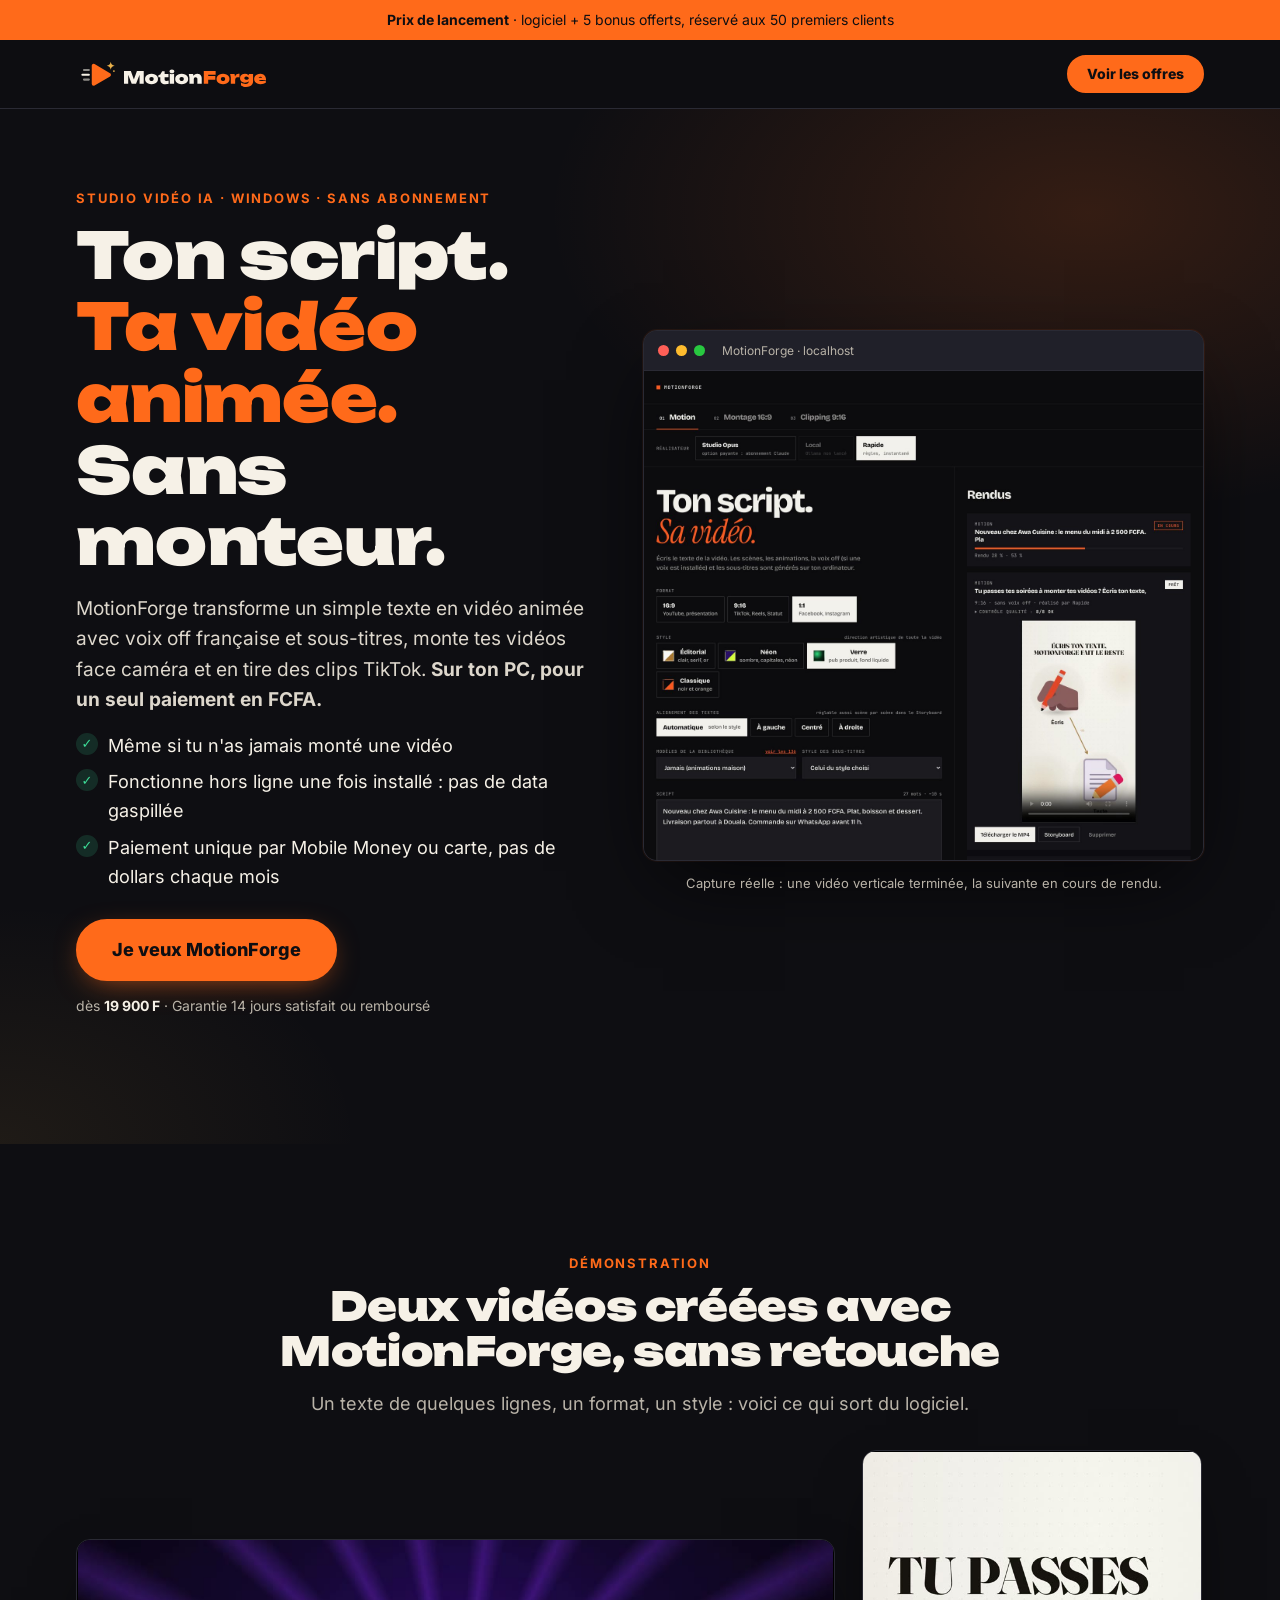
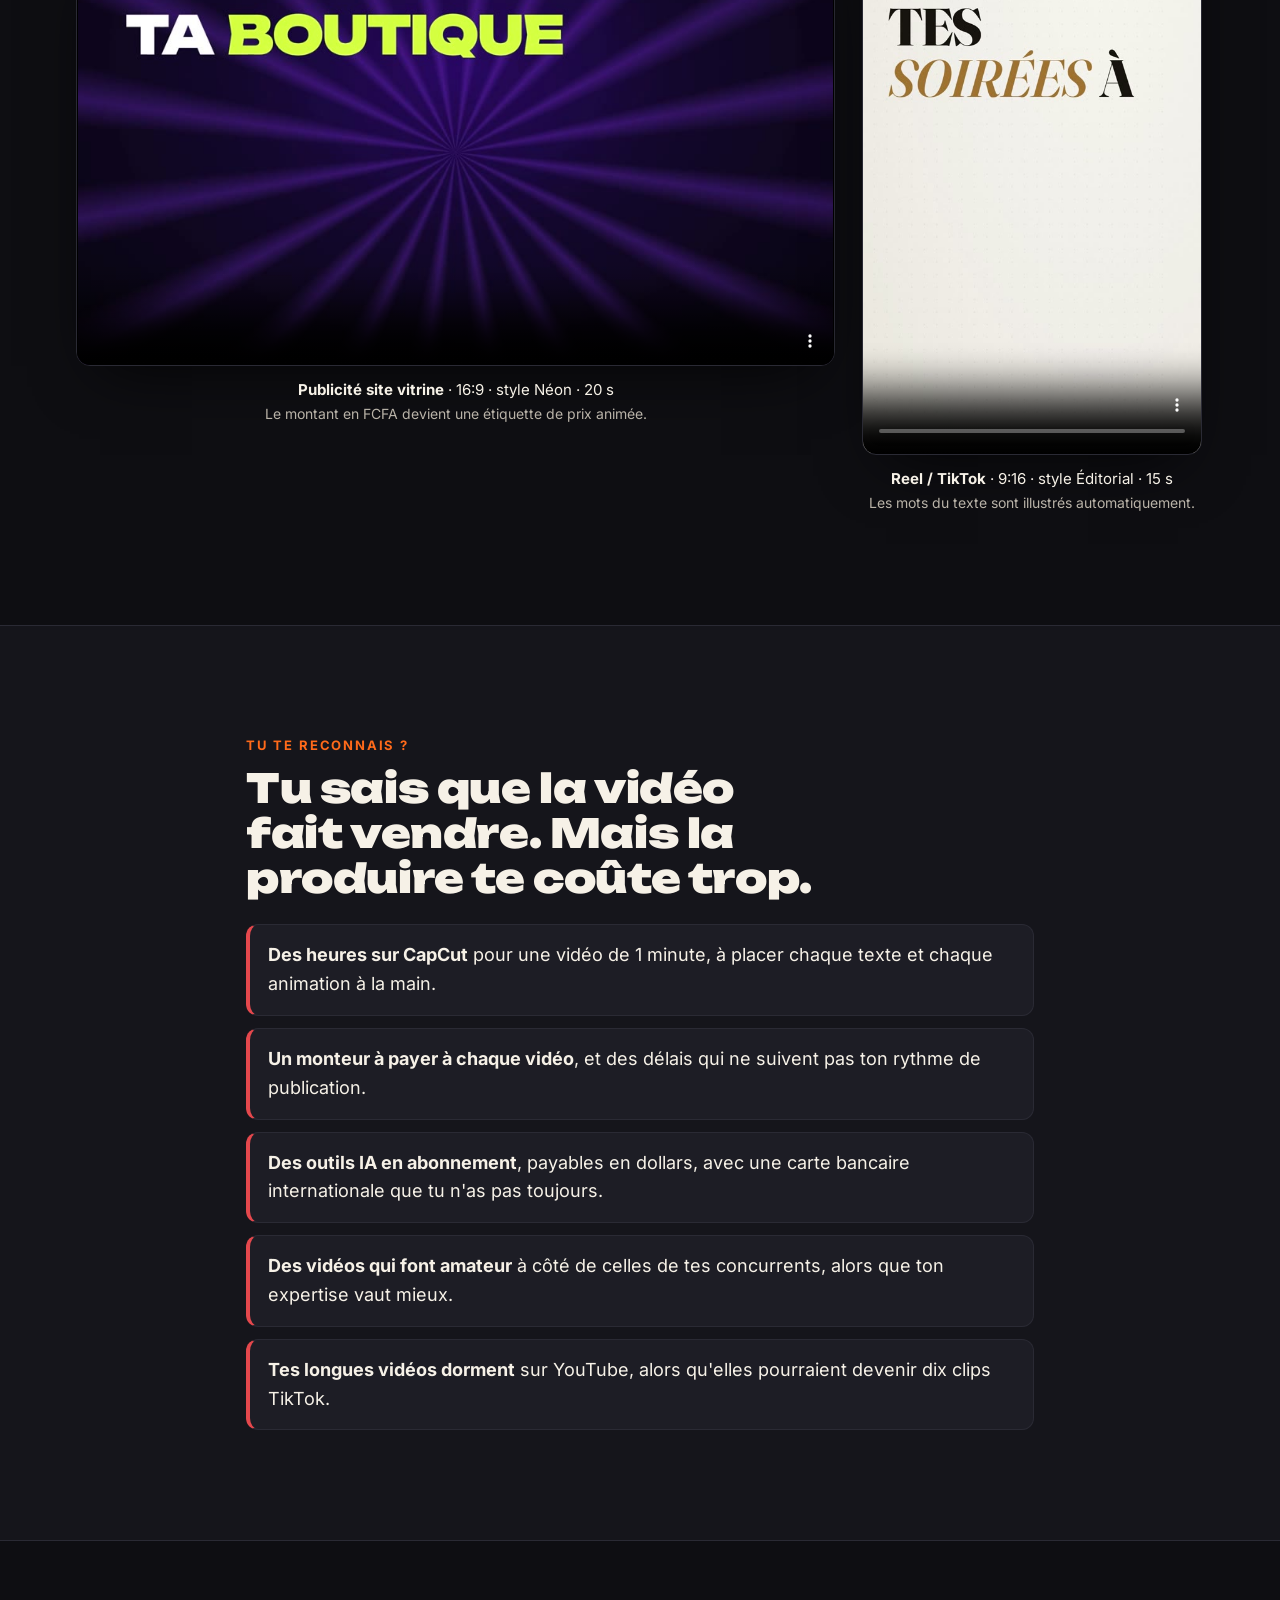
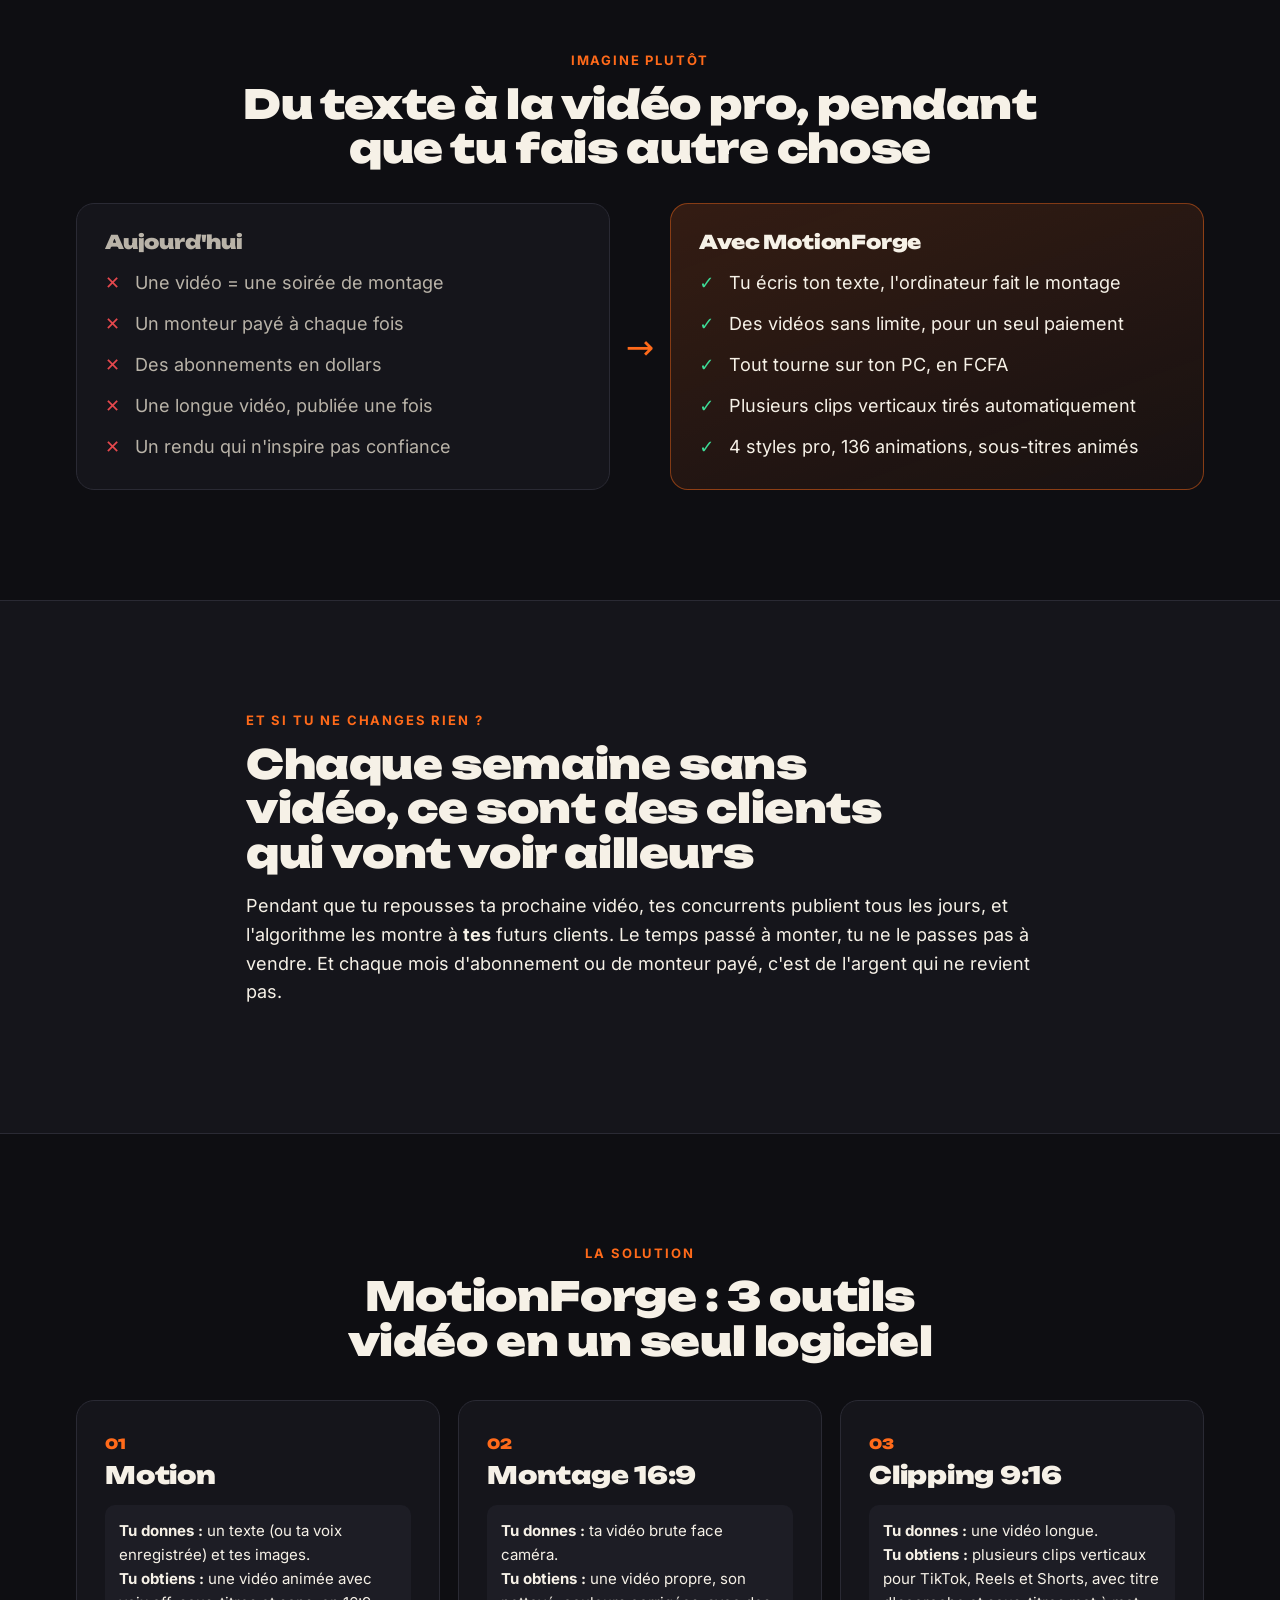
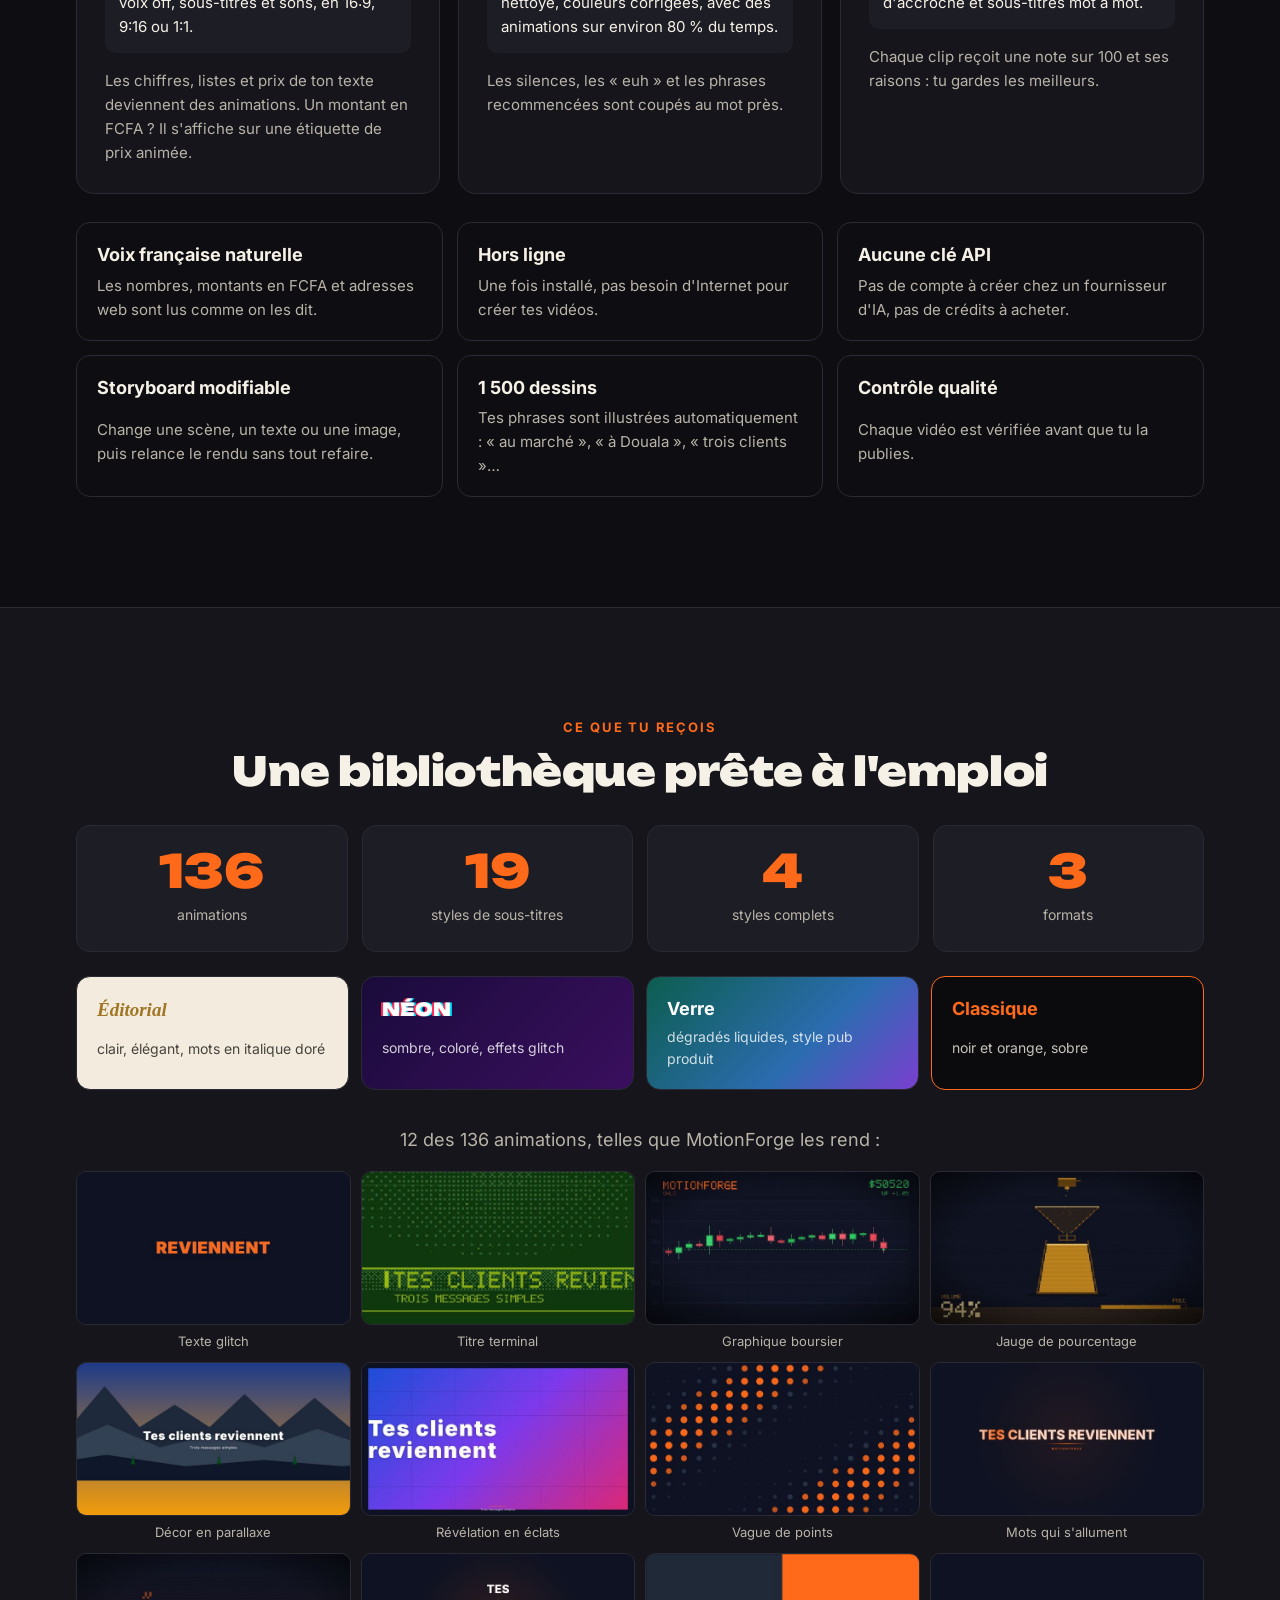
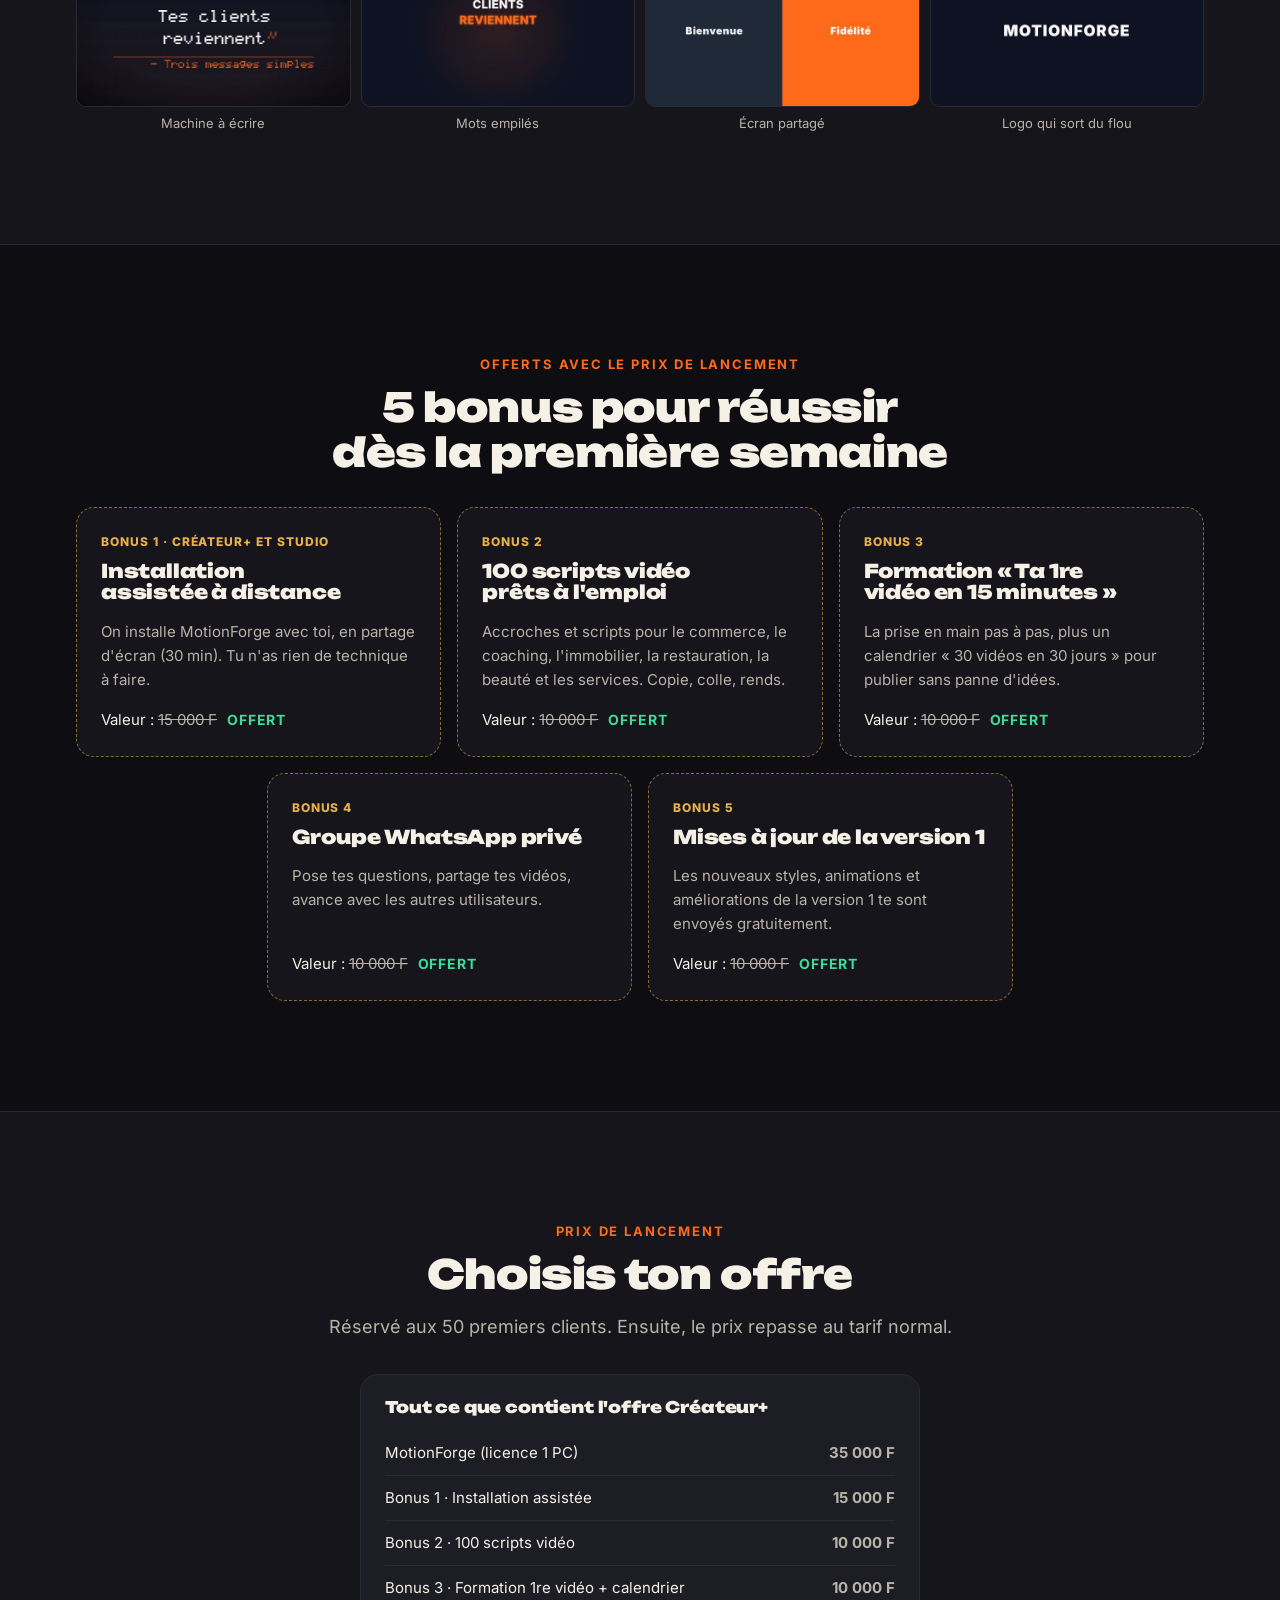
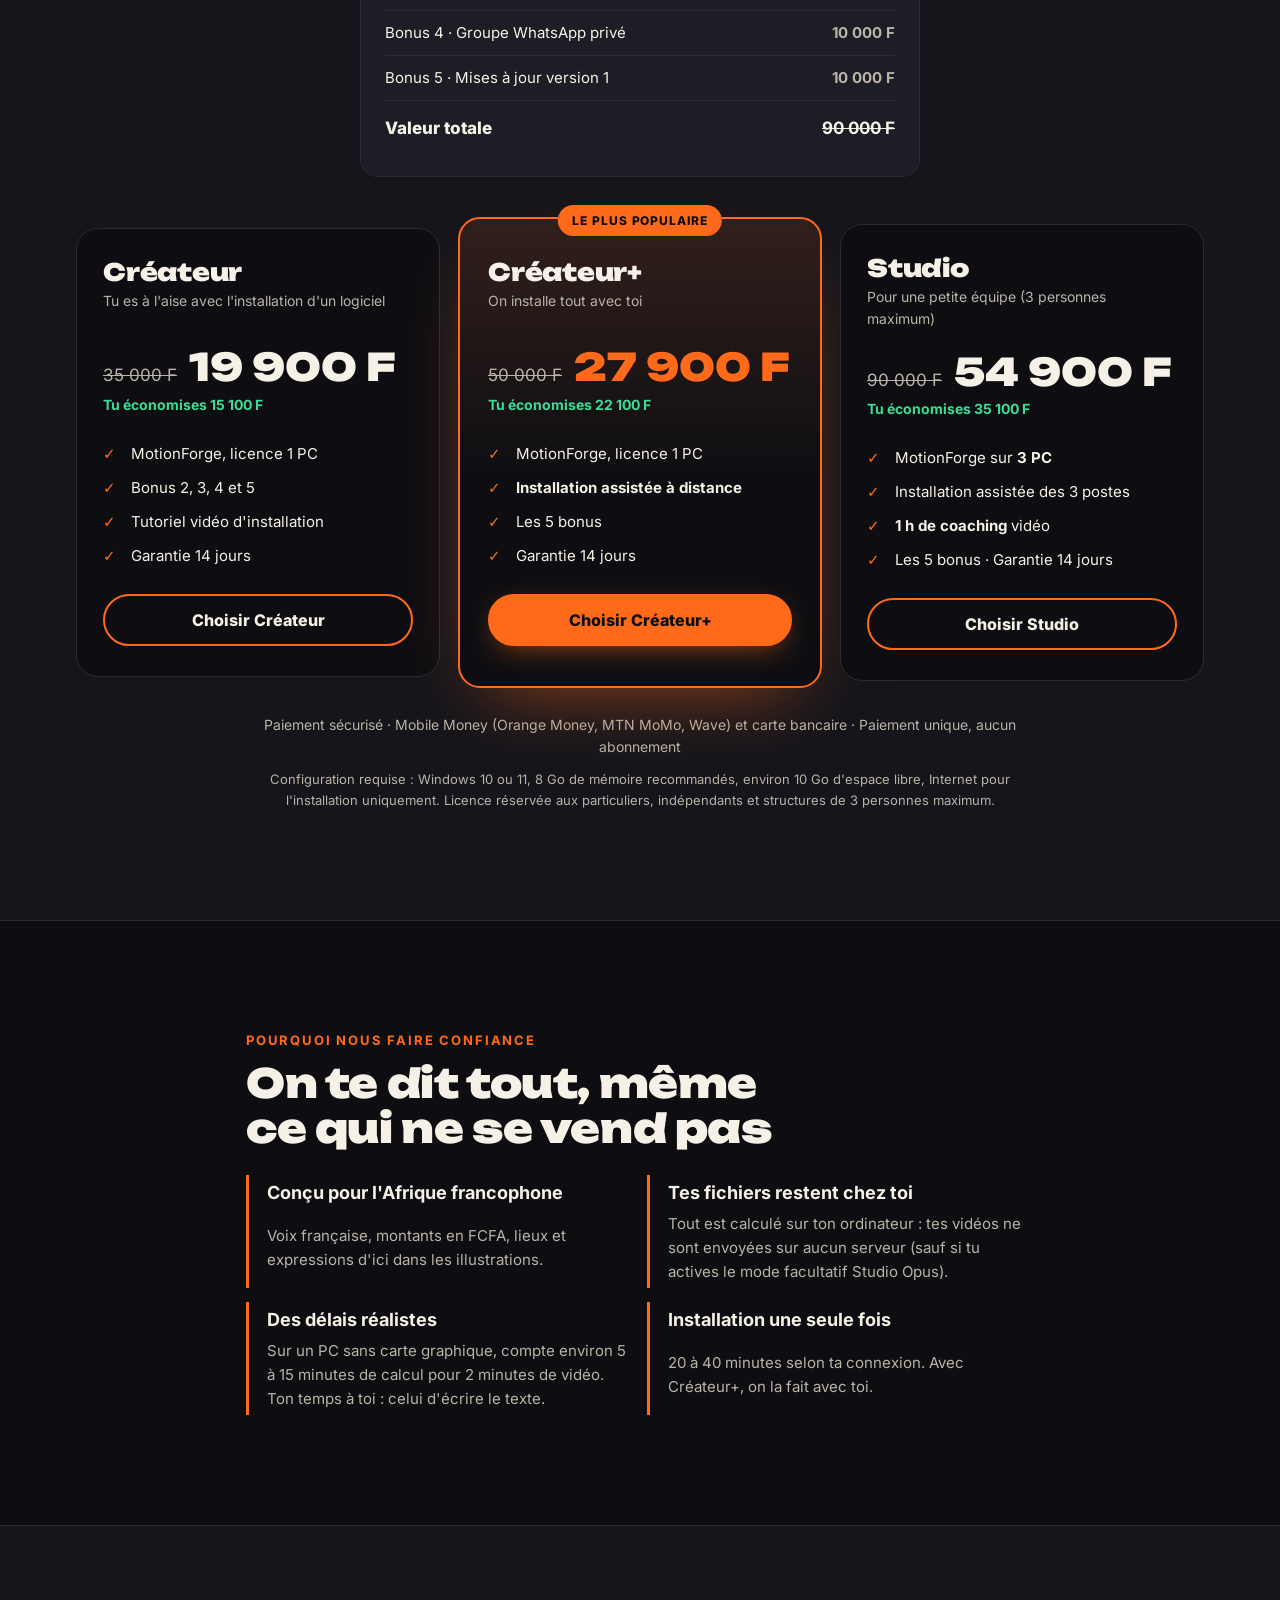
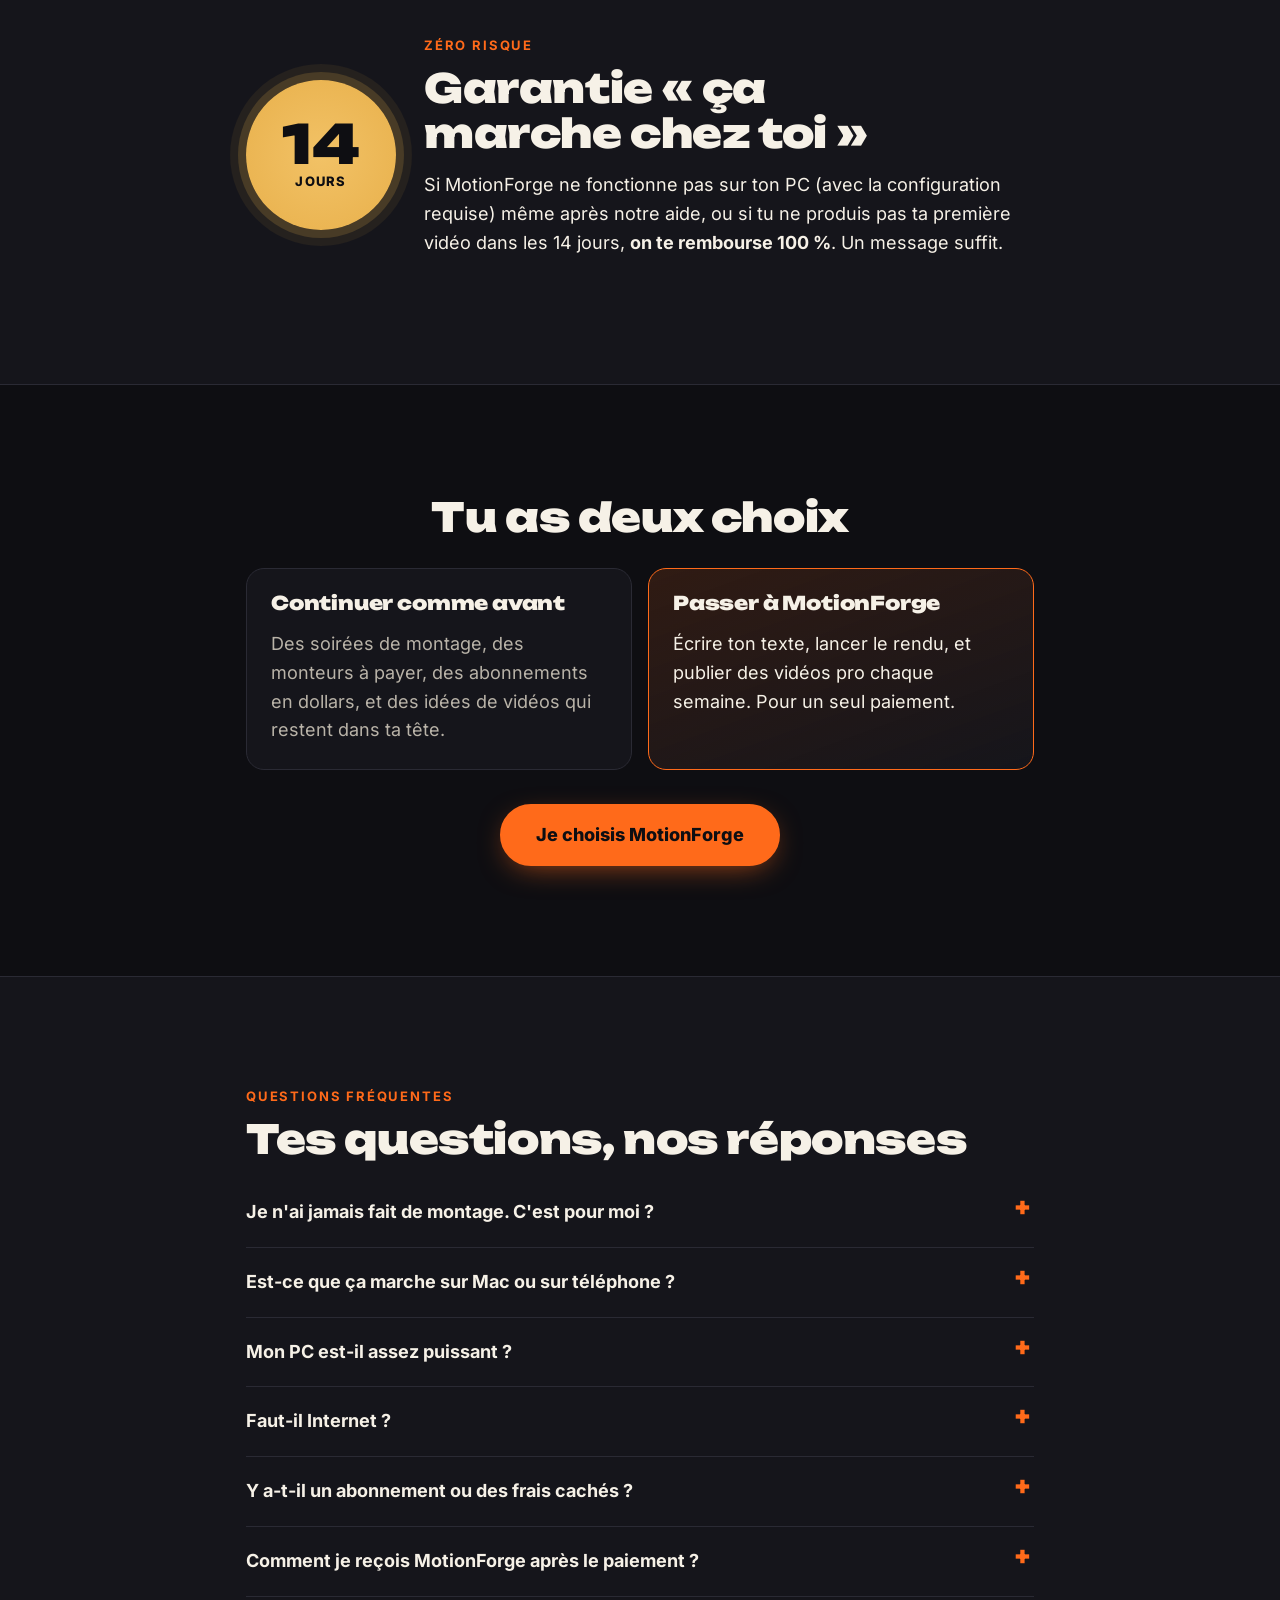
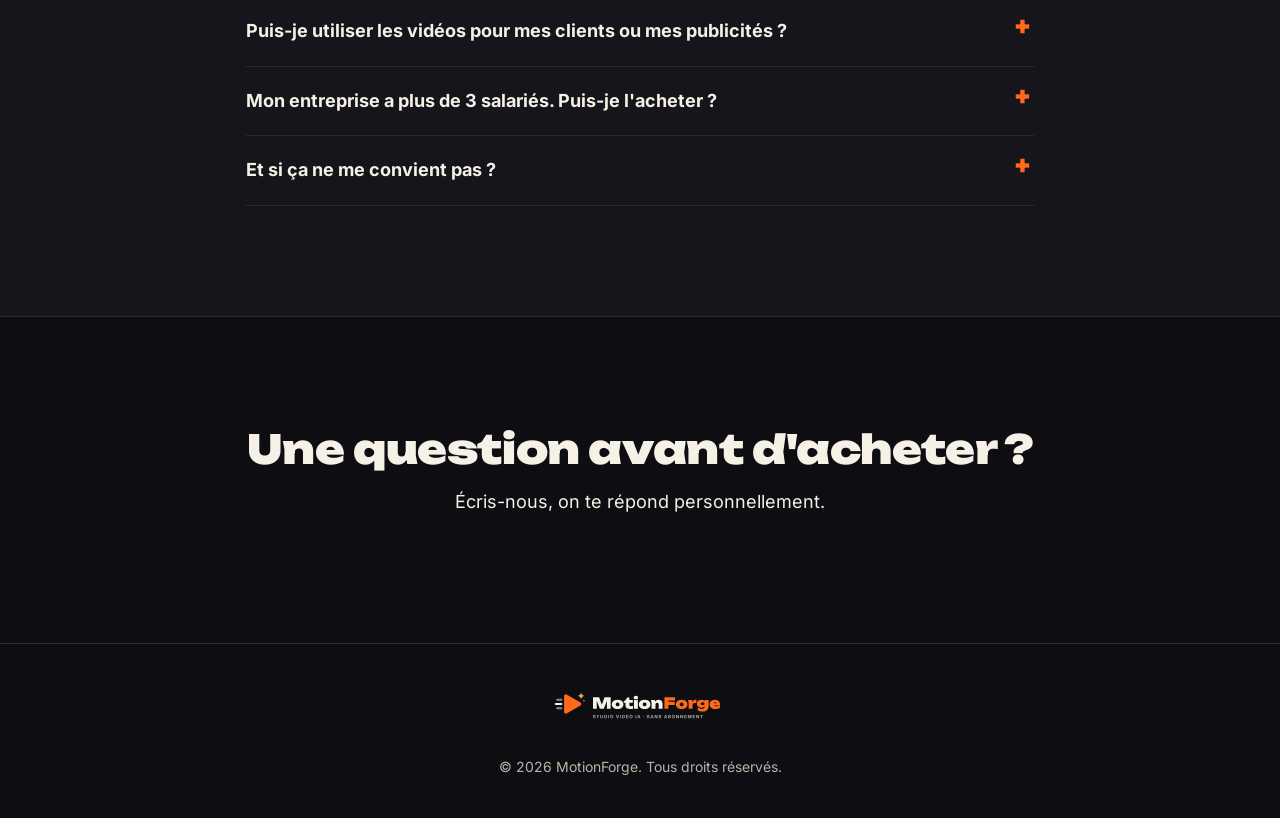
==== commit c1757a29: "Landing : animations en vidéo, capture de l'app en plein rendu, deux vidéos d'exemple réelles Les 12" ====
--- a/index.html
+++ b/index.html
@@ -55,19 +55,34 @@
     <figure class="hero-visual">
       <div class="window">
         <div class="window-bar"><i></i><i></i><i></i><span>MotionForge · localhost</span></div>
-        <img src="/assets/img/app-motionforge.jpg" alt="L'interface de MotionForge : choix du format, du style et zone pour écrire le script" width="1440" height="1060">
+        <img src="/assets/img/app-motionforge-rendu.jpg" alt="MotionForge en plein travail : le script est écrit, le format et le style choisis, une vidéo 9:16 est prête et la suivante est en cours de rendu" width="1440" height="1260" fetchpriority="high">
       </div>
-      <figcaption>La vraie interface de MotionForge : choisis le format, le style, écris ton texte, lance le rendu.</figcaption>
+      <figcaption>Capture réelle : une vidéo verticale terminée, la suivante en cours de rendu.</figcaption>
     </figure>
   </div>
 </section>
 
 <!-- 3. Preuve : démonstration et témoignages (affichés quand ils existent) -->
-<section class="section" id="demo" hidden>
-  <div class="wrap narrow">
+<section class="section" id="demo">
+  <div class="wrap">
     <p class="eyebrow center">Démonstration</p>
-    <h2 class="center">Cette vidéo a été entièrement créée avec MotionForge</h2>
-    <div class="video-frame" id="demoFrame"></div>
+    <h2 class="center">Deux vidéos créées avec MotionForge, sans retouche</h2>
+    <p class="center sub">Un texte de quelques lignes, un format, un style : voici ce qui sort du logiciel.</p>
+    <div class="examples">
+      <figure class="example wide">
+        <video controls muted playsinline preload="none" poster="/assets/video/exemples/boutique-neon-16x9.jpg" width="1280" height="720">
+          <source src="/assets/video/exemples/boutique-neon-16x9.mp4" type="video/mp4">
+        </video>
+        <figcaption><b>Publicité site vitrine</b> · 16:9 · style Néon · 20 s<br><span>Le montant en FCFA devient une étiquette de prix animée.</span></figcaption>
+      </figure>
+      <figure class="example tall">
+        <video controls muted playsinline preload="none" poster="/assets/video/exemples/script-editorial-9x16.jpg" width="540" height="960">
+          <source src="/assets/video/exemples/script-editorial-9x16.mp4" type="video/mp4">
+        </video>
+        <figcaption><b>Reel / TikTok</b> · 9:16 · style Éditorial · 15 s<br><span>Les mots du texte sont illustrés automatiquement.</span></figcaption>
+      </figure>
+    </div>
+    <div class="video-frame" id="demoFrame" hidden></div>
   </div>
 </section>
 
@@ -188,20 +203,20 @@
       <div class="style-chip s-verre"><b>Verre</b><span>dégradés liquides, style pub produit</span></div>
       <div class="style-chip s-classic"><b>Classique</b><span>noir et orange, sobre</span></div>
     </div>
-    <p class="center sub">Quelques animations de la bibliothèque (aperçus) :</p>
+    <p class="center sub">12 des 136 animations, telles que MotionForge les rend :</p>
     <div class="gallery">
-      <img src="/assets/img/galerie/glitch-text.jpg" alt="Animation texte glitch" loading="lazy" width="320" height="180">
-      <img src="/assets/img/galerie/four-tone-mono-titler.jpg" alt="Titre style terminal" loading="lazy" width="320" height="180">
-      <img src="/assets/img/galerie/pixel-candlestick-ohlc.jpg" alt="Graphique boursier animé" loading="lazy" width="320" height="180">
-      <img src="/assets/img/galerie/pourover-drip-fill-gauge.jpg" alt="Jauge de pourcentage animée" loading="lazy" width="320" height="180">
-      <img src="/assets/img/galerie/parallax-pan.jpg" alt="Décor en parallaxe" loading="lazy" width="320" height="180">
-      <img src="/assets/img/galerie/shatter-reveal.jpg" alt="Titre révélé en éclats" loading="lazy" width="320" height="180">
-      <img src="/assets/img/galerie/loop-grid-wave.jpg" alt="Vague de points" loading="lazy" width="320" height="180">
-      <img src="/assets/img/galerie/gradient-text-sweep.jpg" alt="Texte en dégradé" loading="lazy" width="320" height="180">
-      <img src="/assets/img/galerie/pixel-typewriter-quote.jpg" alt="Citation machine à écrire" loading="lazy" width="320" height="180">
-      <img src="/assets/img/galerie/kinetic-word-stack.jpg" alt="Mots empilés animés" loading="lazy" width="320" height="180">
-      <img src="/assets/img/galerie/split-screen.jpg" alt="Écran partagé" loading="lazy" width="320" height="180">
-      <img src="/assets/img/galerie/logo-blur-reveal.jpg" alt="Logo qui sort du flou" loading="lazy" width="320" height="180">
+      <figure class="anim"><video class="lazy-anim" muted loop playsinline preload="none" poster="/assets/video/galerie/glitch-text.jpg" data-src="/assets/video/galerie/glitch-text.mp4" width="640" height="360" aria-label="Animation : Texte glitch"></video><figcaption>Texte glitch</figcaption></figure>
+      <figure class="anim"><video class="lazy-anim" muted loop playsinline preload="none" poster="/assets/video/galerie/four-tone-mono-titler.jpg" data-src="/assets/video/galerie/four-tone-mono-titler.mp4" width="640" height="360" aria-label="Animation : Titre terminal"></video><figcaption>Titre terminal</figcaption></figure>
+      <figure class="anim"><video class="lazy-anim" muted loop playsinline preload="none" poster="/assets/video/galerie/pixel-candlestick-ohlc.jpg" data-src="/assets/video/galerie/pixel-candlestick-ohlc.mp4" width="640" height="360" aria-label="Animation : Graphique boursier"></video><figcaption>Graphique boursier</figcaption></figure>
+      <figure class="anim"><video class="lazy-anim" muted loop playsinline preload="none" poster="/assets/video/galerie/pourover-drip-fill-gauge.jpg" data-src="/assets/video/galerie/pourover-drip-fill-gauge.mp4" width="640" height="360" aria-label="Animation : Jauge de pourcentage"></video><figcaption>Jauge de pourcentage</figcaption></figure>
+      <figure class="anim"><video class="lazy-anim" muted loop playsinline preload="none" poster="/assets/video/galerie/parallax-pan.jpg" data-src="/assets/video/galerie/parallax-pan.mp4" width="640" height="360" aria-label="Animation : Décor en parallaxe"></video><figcaption>Décor en parallaxe</figcaption></figure>
+      <figure class="anim"><video class="lazy-anim" muted loop playsinline preload="none" poster="/assets/video/galerie/shatter-reveal.jpg" data-src="/assets/video/galerie/shatter-reveal.mp4" width="640" height="360" aria-label="Animation : Révélation en éclats"></video><figcaption>Révélation en éclats</figcaption></figure>
+      <figure class="anim"><video class="lazy-anim" muted loop playsinline preload="none" poster="/assets/video/galerie/loop-grid-wave.jpg" data-src="/assets/video/galerie/loop-grid-wave.mp4" width="640" height="360" aria-label="Animation : Vague de points"></video><figcaption>Vague de points</figcaption></figure>
+      <figure class="anim"><video class="lazy-anim" muted loop playsinline preload="none" poster="/assets/video/galerie/gradient-text-sweep.jpg" data-src="/assets/video/galerie/gradient-text-sweep.mp4" width="640" height="360" aria-label="Animation : Mots qui s'allument"></video><figcaption>Mots qui s'allument</figcaption></figure>
+      <figure class="anim"><video class="lazy-anim" muted loop playsinline preload="none" poster="/assets/video/galerie/pixel-typewriter-quote.jpg" data-src="/assets/video/galerie/pixel-typewriter-quote.mp4" width="640" height="360" aria-label="Animation : Machine à écrire"></video><figcaption>Machine à écrire</figcaption></figure>
+      <figure class="anim"><video class="lazy-anim" muted loop playsinline preload="none" poster="/assets/video/galerie/kinetic-word-stack.jpg" data-src="/assets/video/galerie/kinetic-word-stack.mp4" width="640" height="360" aria-label="Animation : Mots empilés"></video><figcaption>Mots empilés</figcaption></figure>
+      <figure class="anim"><video class="lazy-anim" muted loop playsinline preload="none" poster="/assets/video/galerie/split-screen.jpg" data-src="/assets/video/galerie/split-screen.mp4" width="640" height="360" aria-label="Animation : Écran partagé"></video><figcaption>Écran partagé</figcaption></figure>
+      <figure class="anim"><video class="lazy-anim" muted loop playsinline preload="none" poster="/assets/video/galerie/logo-blur-reveal.jpg" data-src="/assets/video/galerie/logo-blur-reveal.mp4" width="640" height="360" aria-label="Animation : Logo qui sort du flou"></video><figcaption>Logo qui sort du flou</figcaption></figure>
     </div>
   </div>
 </section>
--- a/assets/css/style.css
+++ b/assets/css/style.css
@@ -129,7 +129,16 @@
 .s-classic { background: #0b0b0d; color: var(--cream); border-color: var(--orange); }
 .s-classic b { color: var(--orange); }
 .gallery { display: grid; grid-template-columns: repeat(2, 1fr); gap: 10px; }
-.gallery img { border-radius: 10px; border: 1px solid var(--line); aspect-ratio: 16/9; object-fit: cover; width: 100%; }
+.anim { margin: 0; }
+.anim video { display: block; width: 100%; height: auto; aspect-ratio: 16/9; object-fit: cover; border-radius: 10px; border: 1px solid var(--line); background: var(--ink-3); }
+.anim figcaption { font-size: 13px; color: var(--muted); margin-top: 6px; text-align: center; }
+.examples { display: grid; grid-template-columns: 1fr; gap: 24px; margin-top: 32px; align-items: start; }
+.example { margin: 0; }
+.example video { display: block; width: 100%; height: auto; border-radius: 14px; border: 1px solid var(--line); background: #000; box-shadow: 0 24px 60px -24px rgba(0,0,0,.8); }
+.example.tall video { max-width: 340px; margin: 0 auto; aspect-ratio: 9/16; }
+.example.wide video { aspect-ratio: 16/9; }
+.example figcaption { margin-top: 12px; font-size: 15px; text-align: center; }
+.example figcaption span { color: var(--muted); font-size: 14px; }
 
 /* Bonus */
 .bonuses { display: grid; grid-template-columns: 1fr; gap: 16px; margin-top: 32px; }
@@ -236,6 +245,7 @@
   .styles { grid-template-columns: repeat(4, 1fr); }
   .gallery { grid-template-columns: repeat(4, 1fr); }
   .bonuses { grid-template-columns: repeat(6, 1fr); }
+  .examples { grid-template-columns: 2.2fr 1fr; align-items: center; }
   .bonus { grid-column: span 2; }
   .bonus:nth-child(4) { grid-column: 2 / span 2; }
   .plans { grid-template-columns: repeat(3, 1fr); align-items: center; }
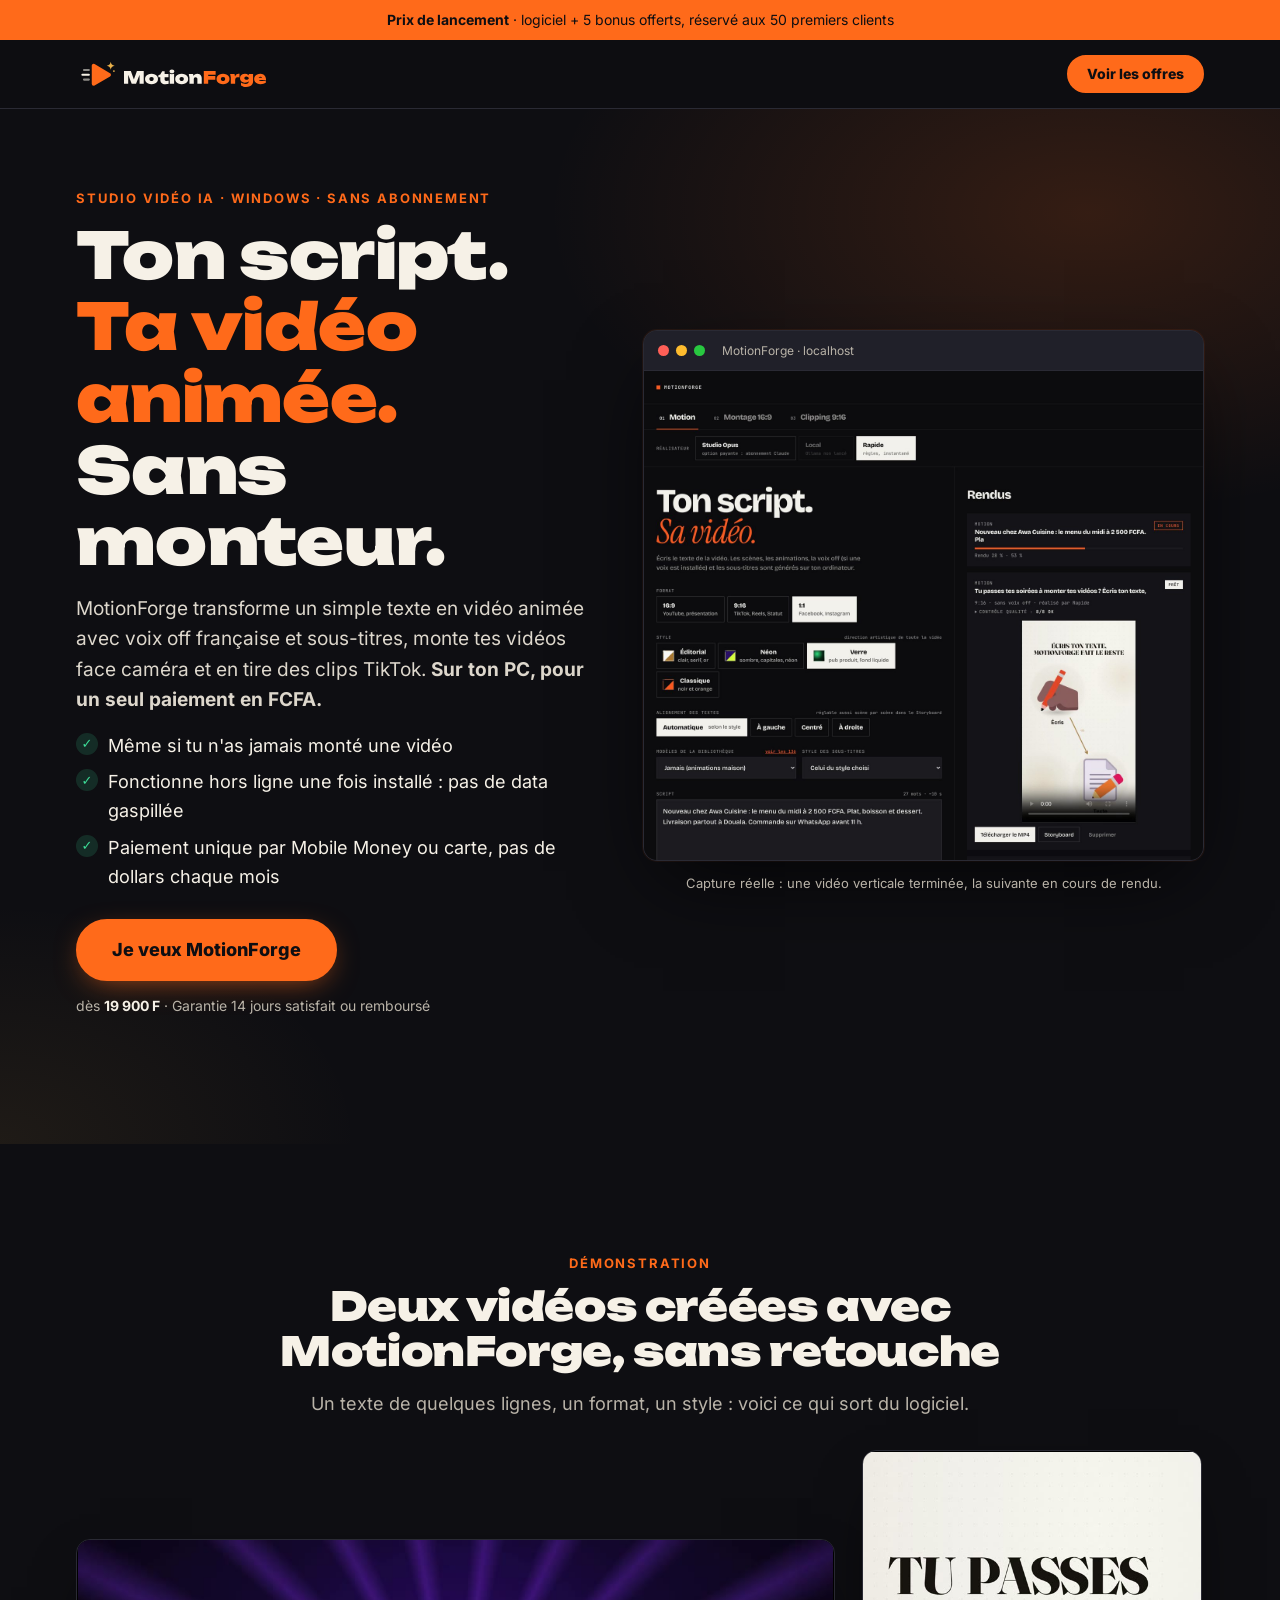
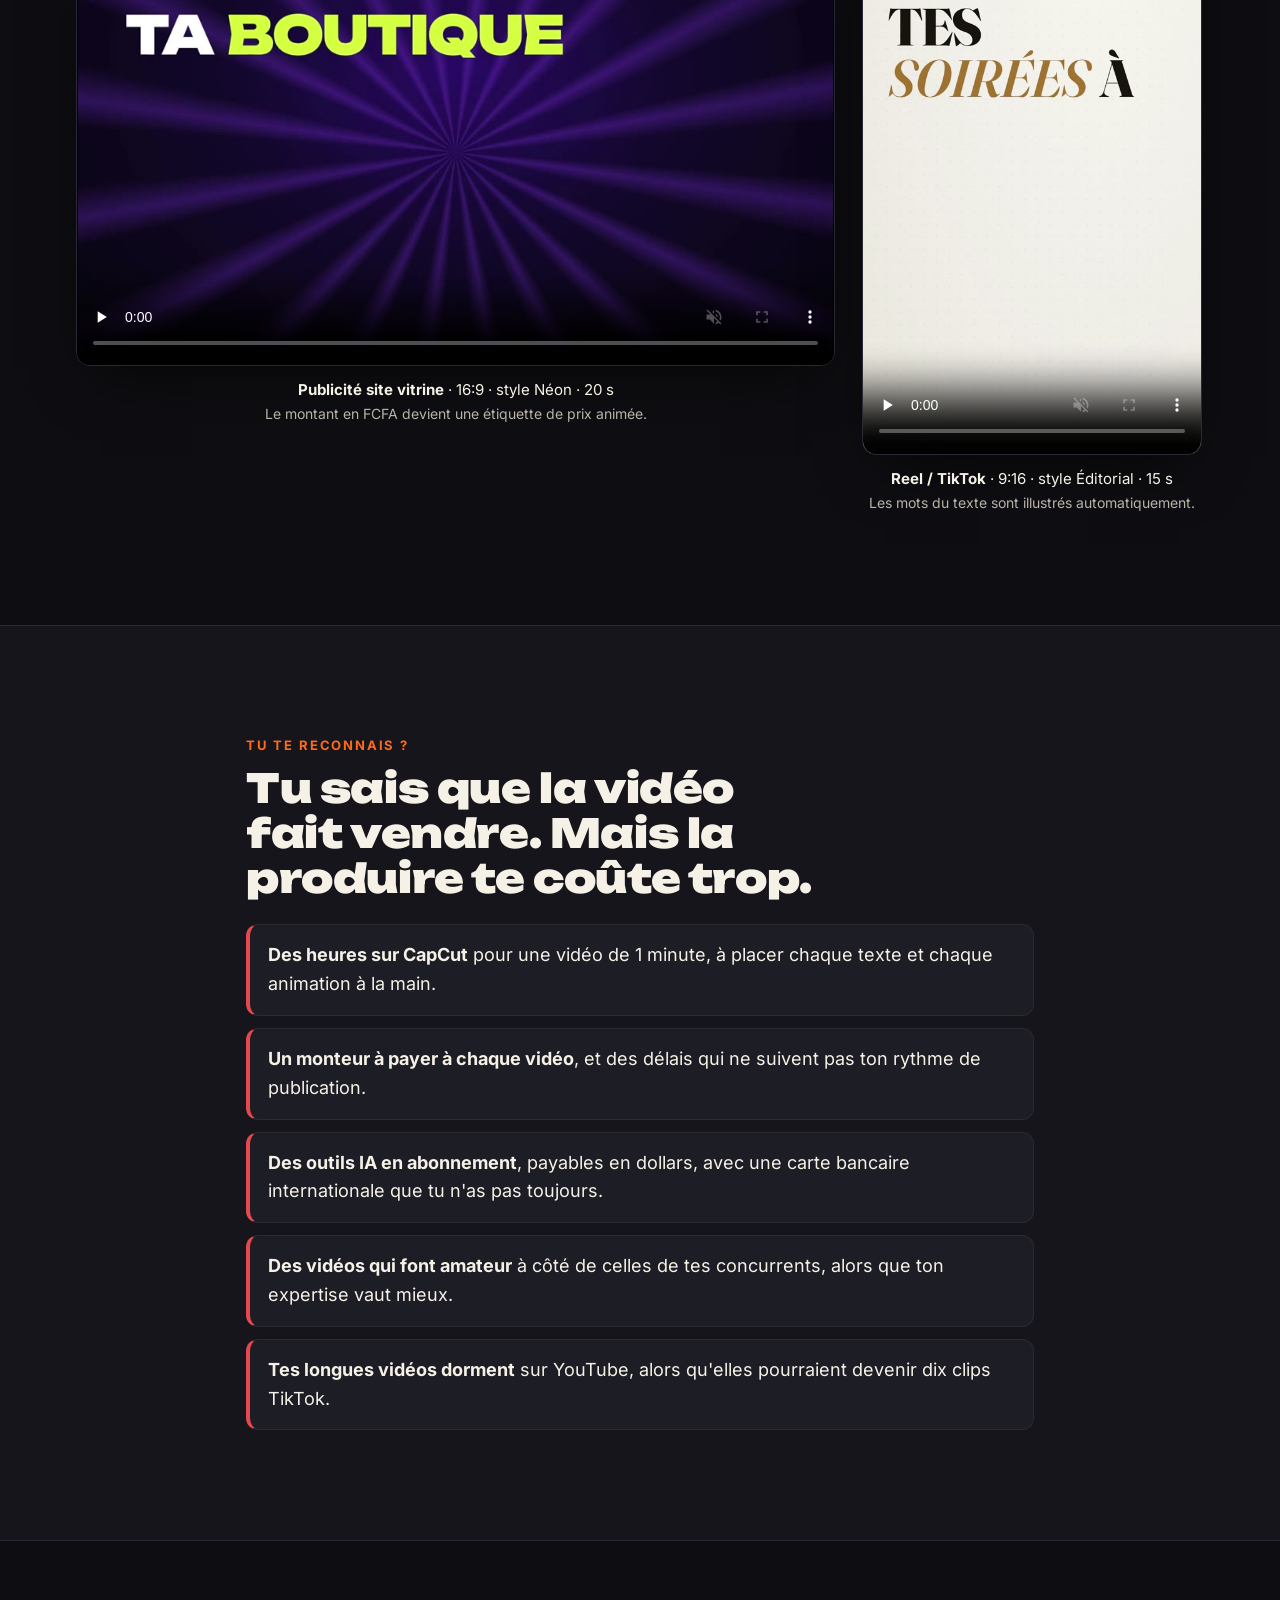
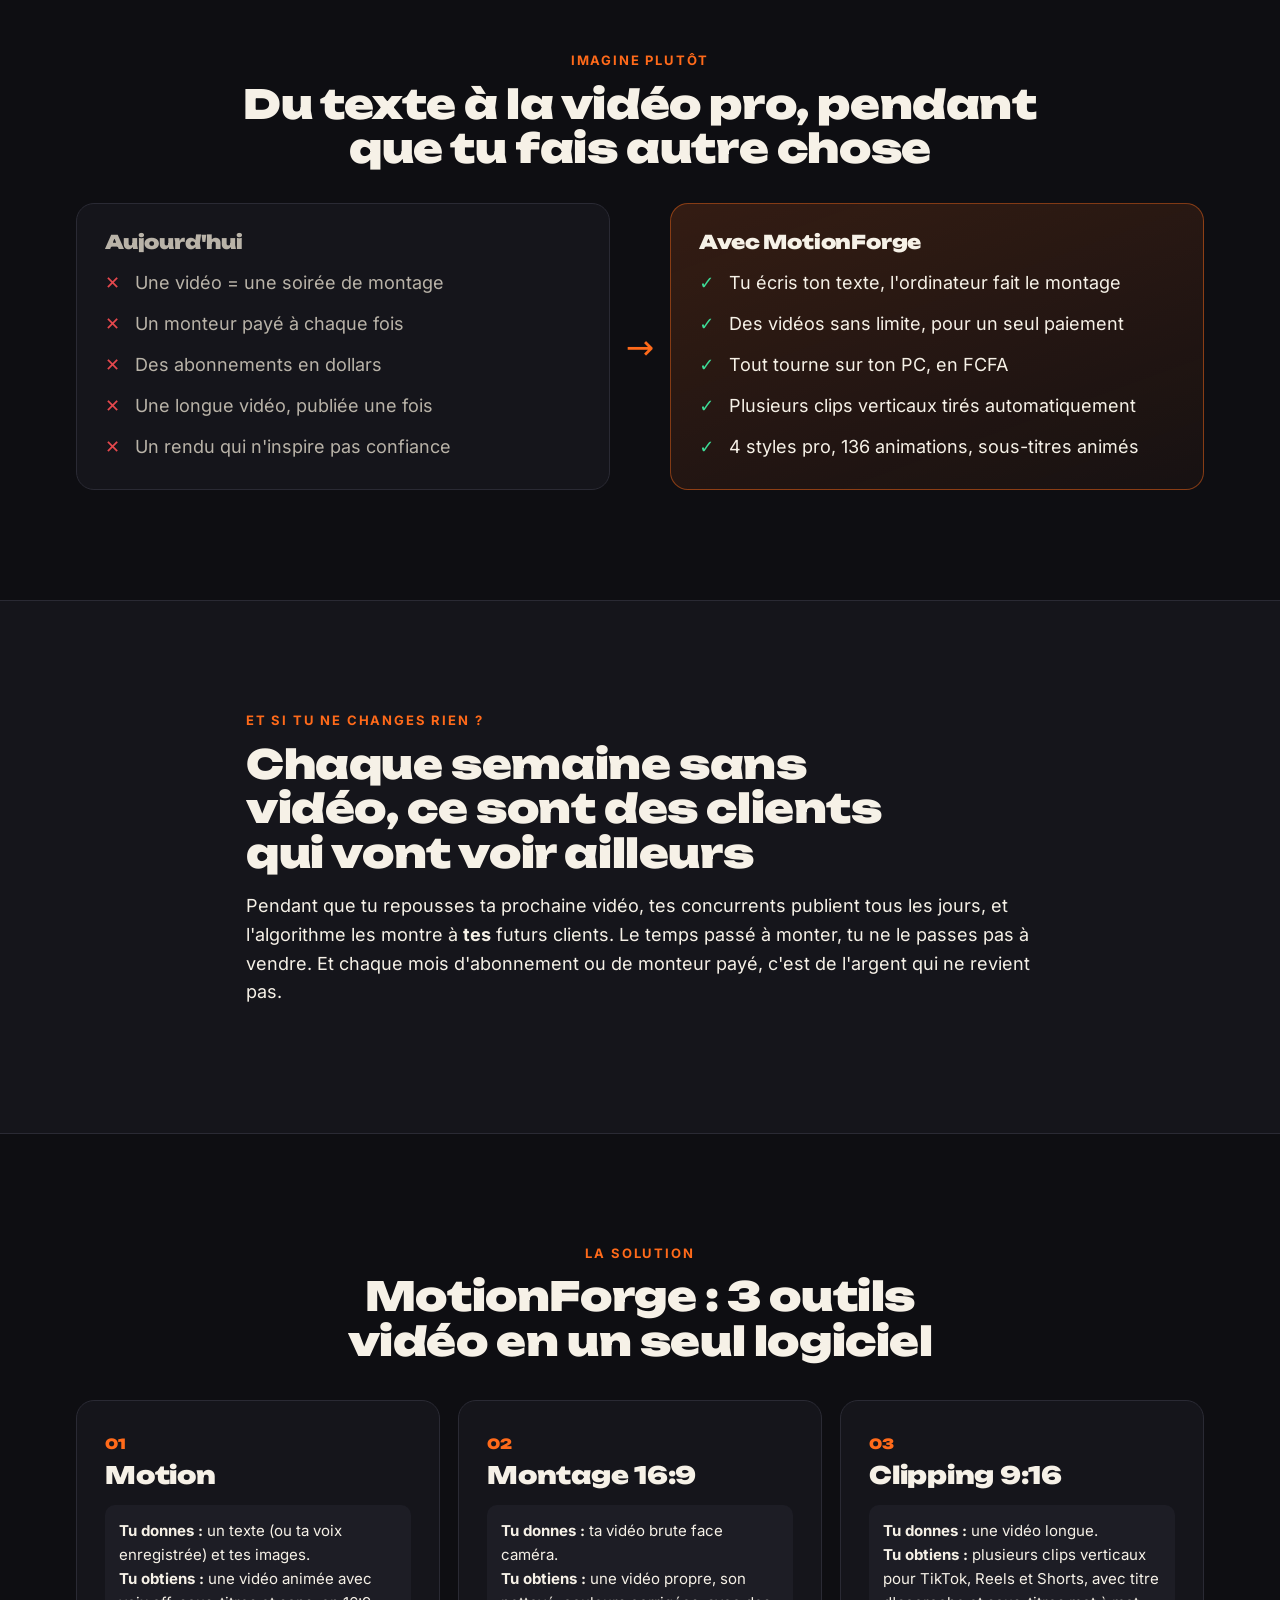
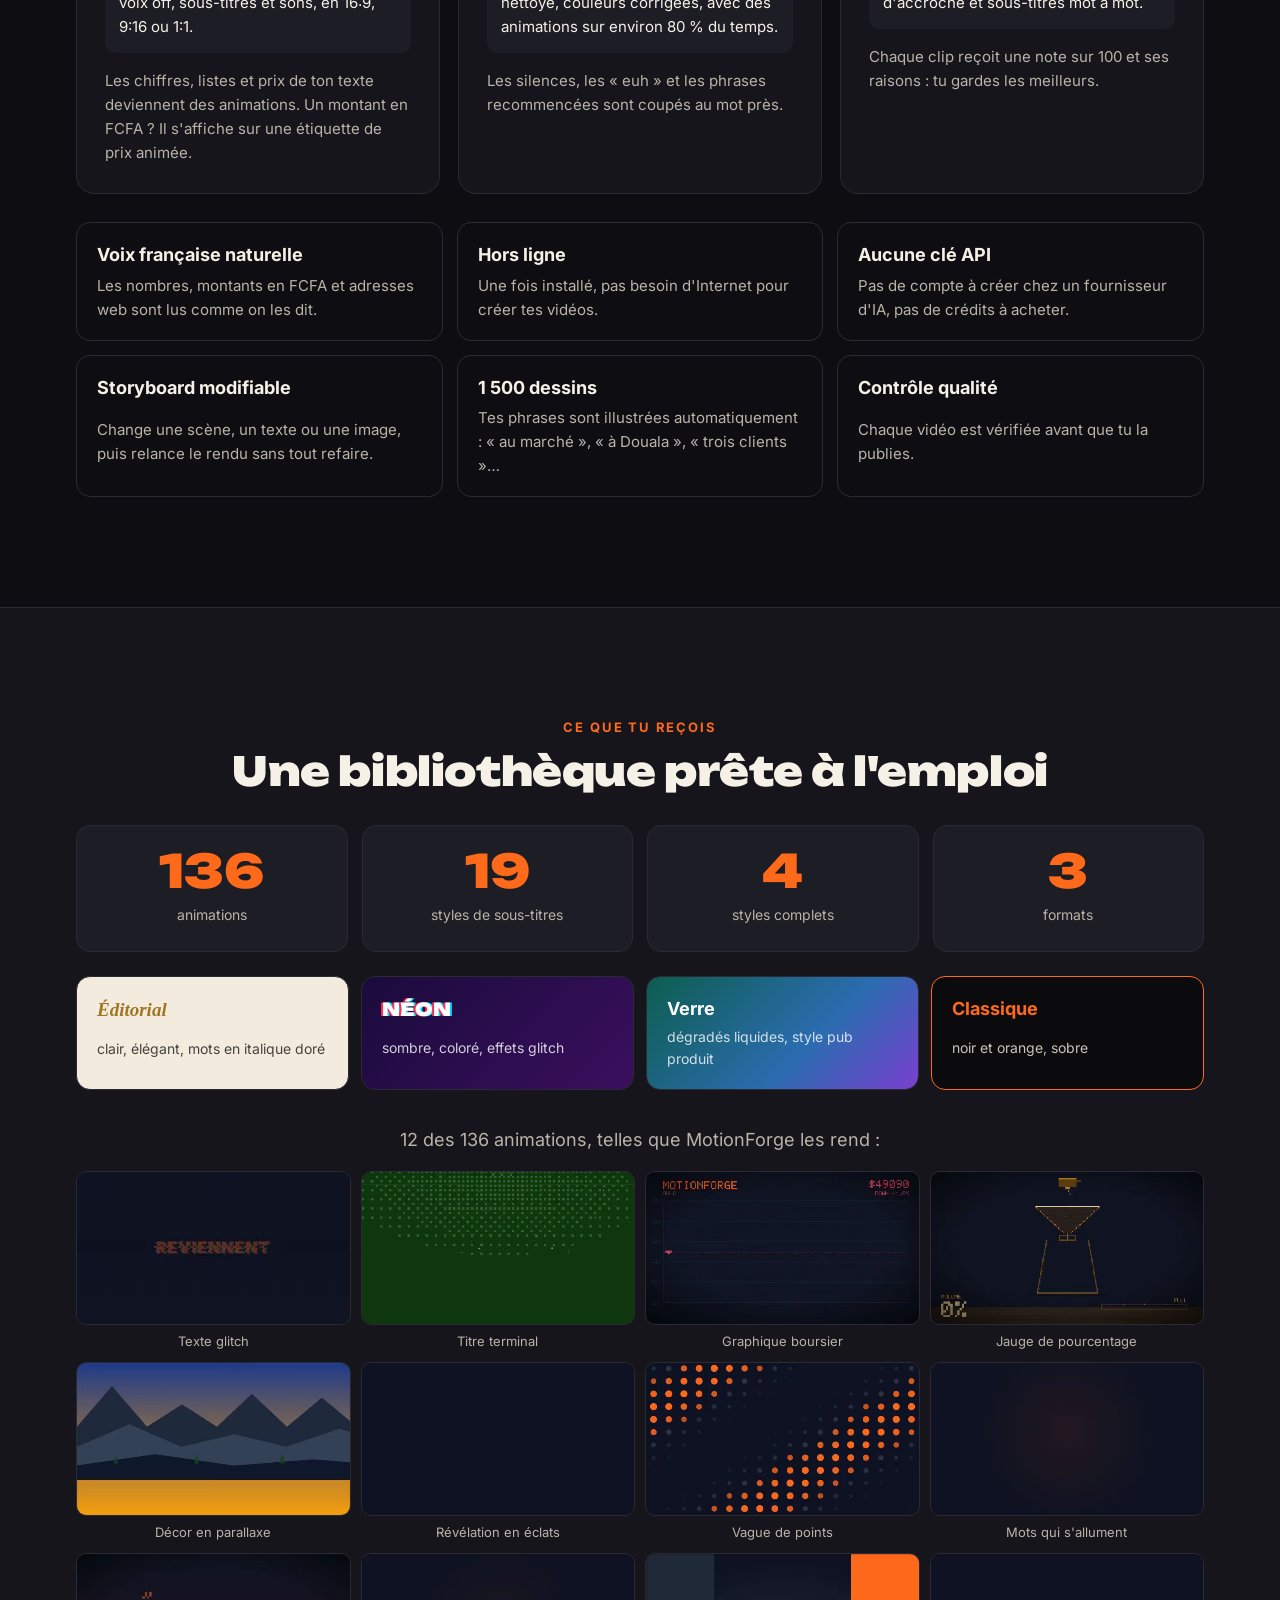
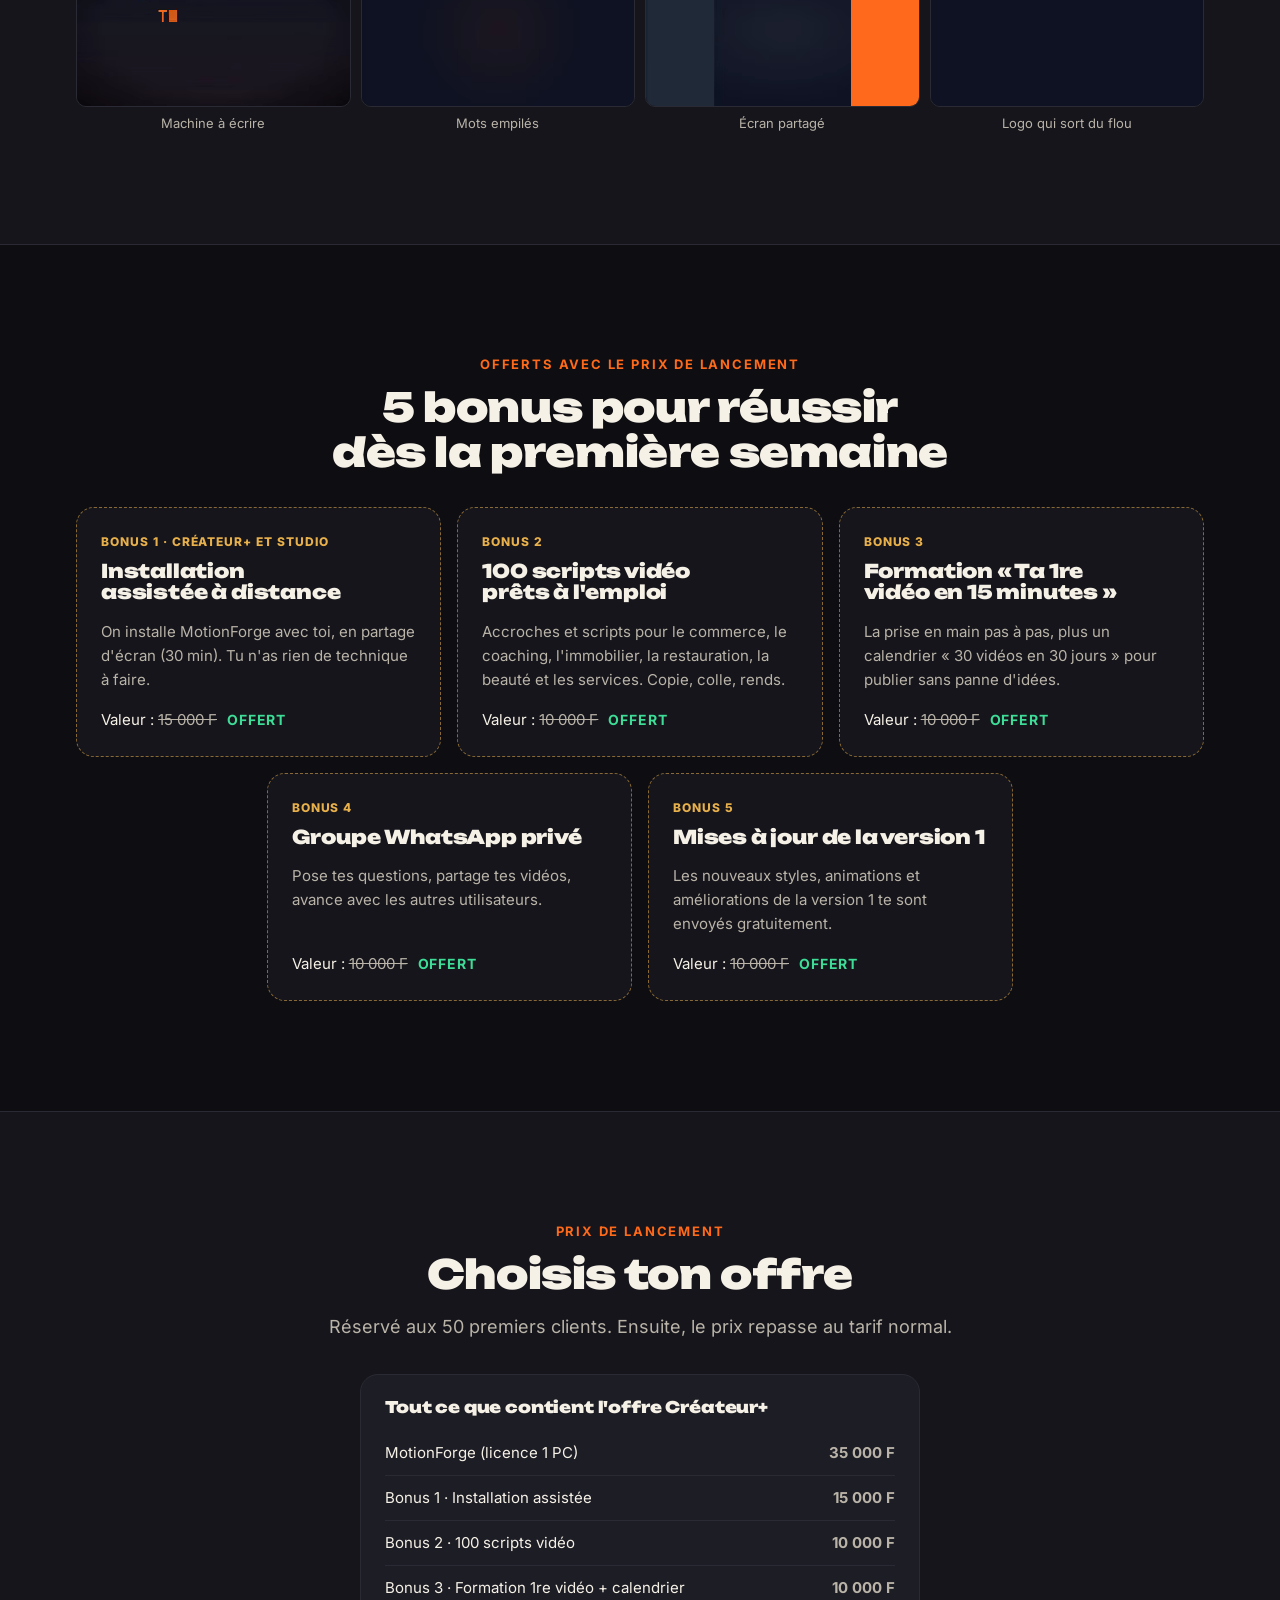
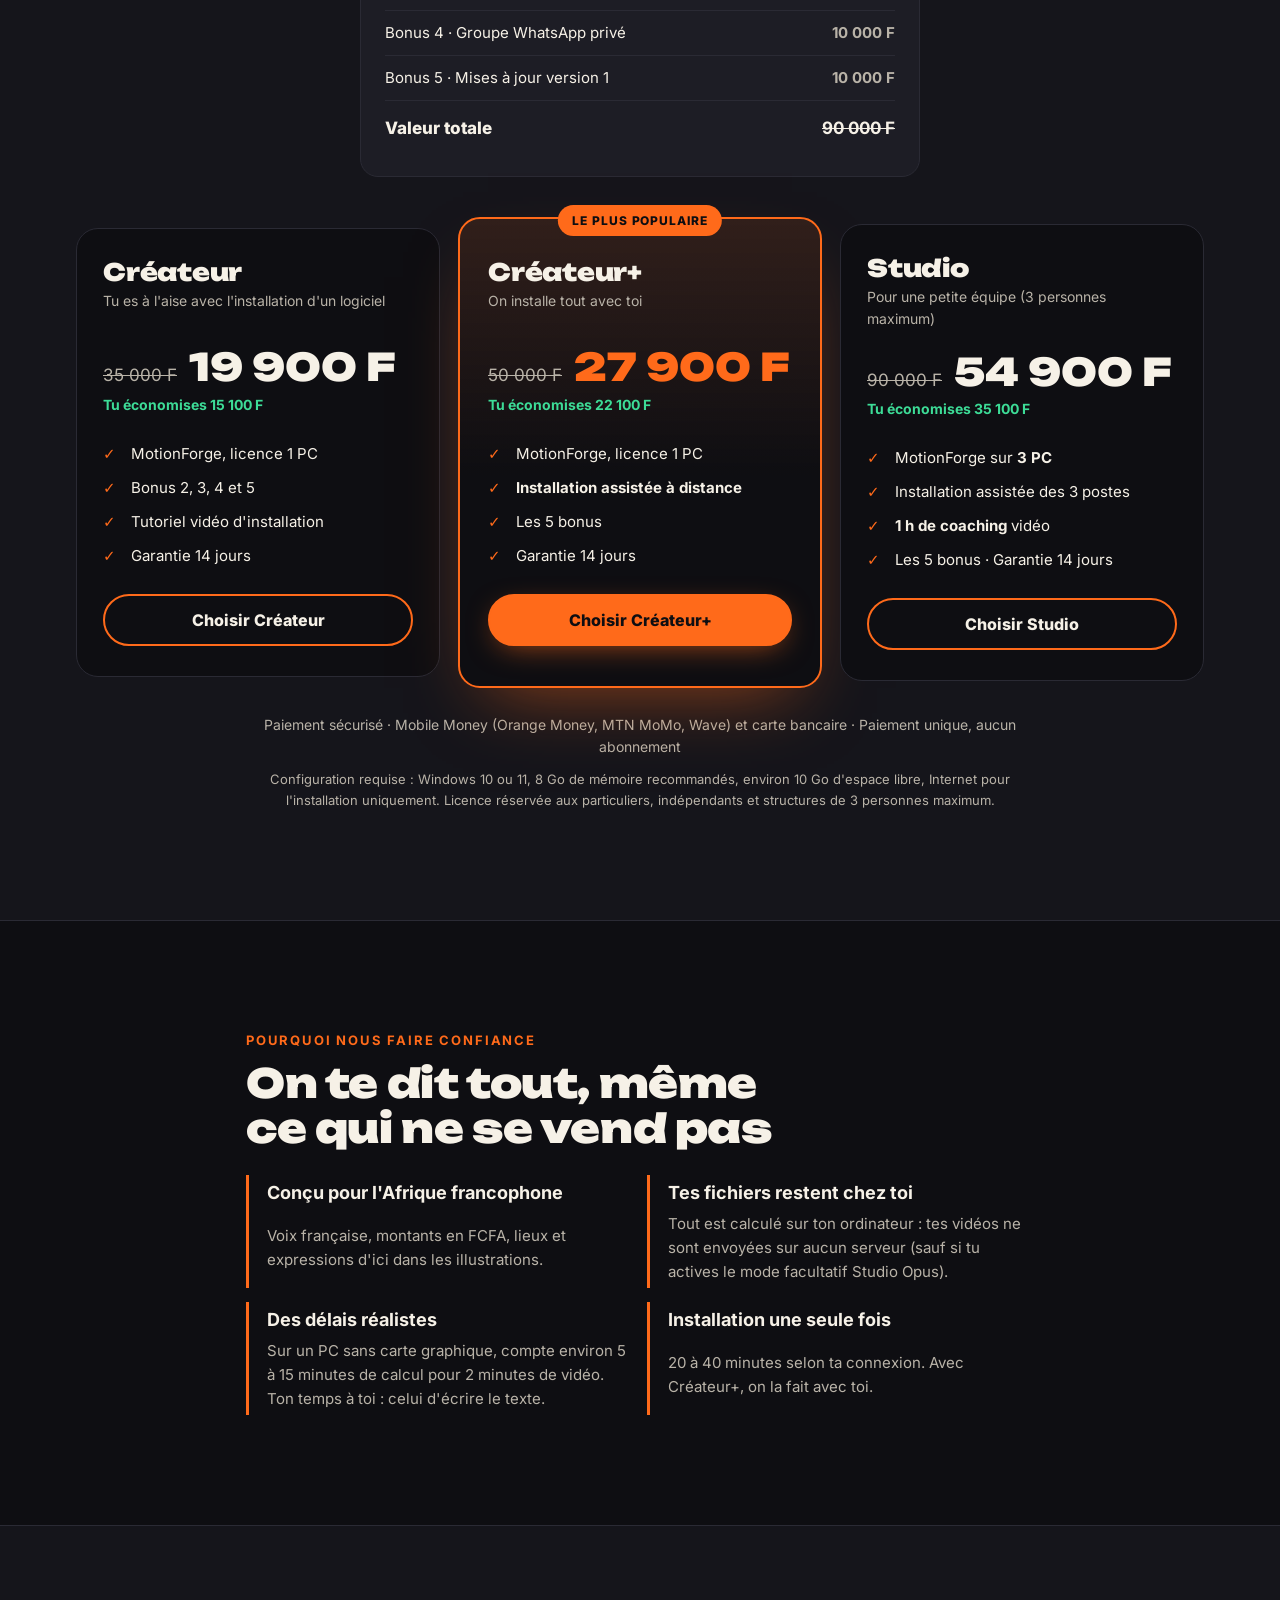
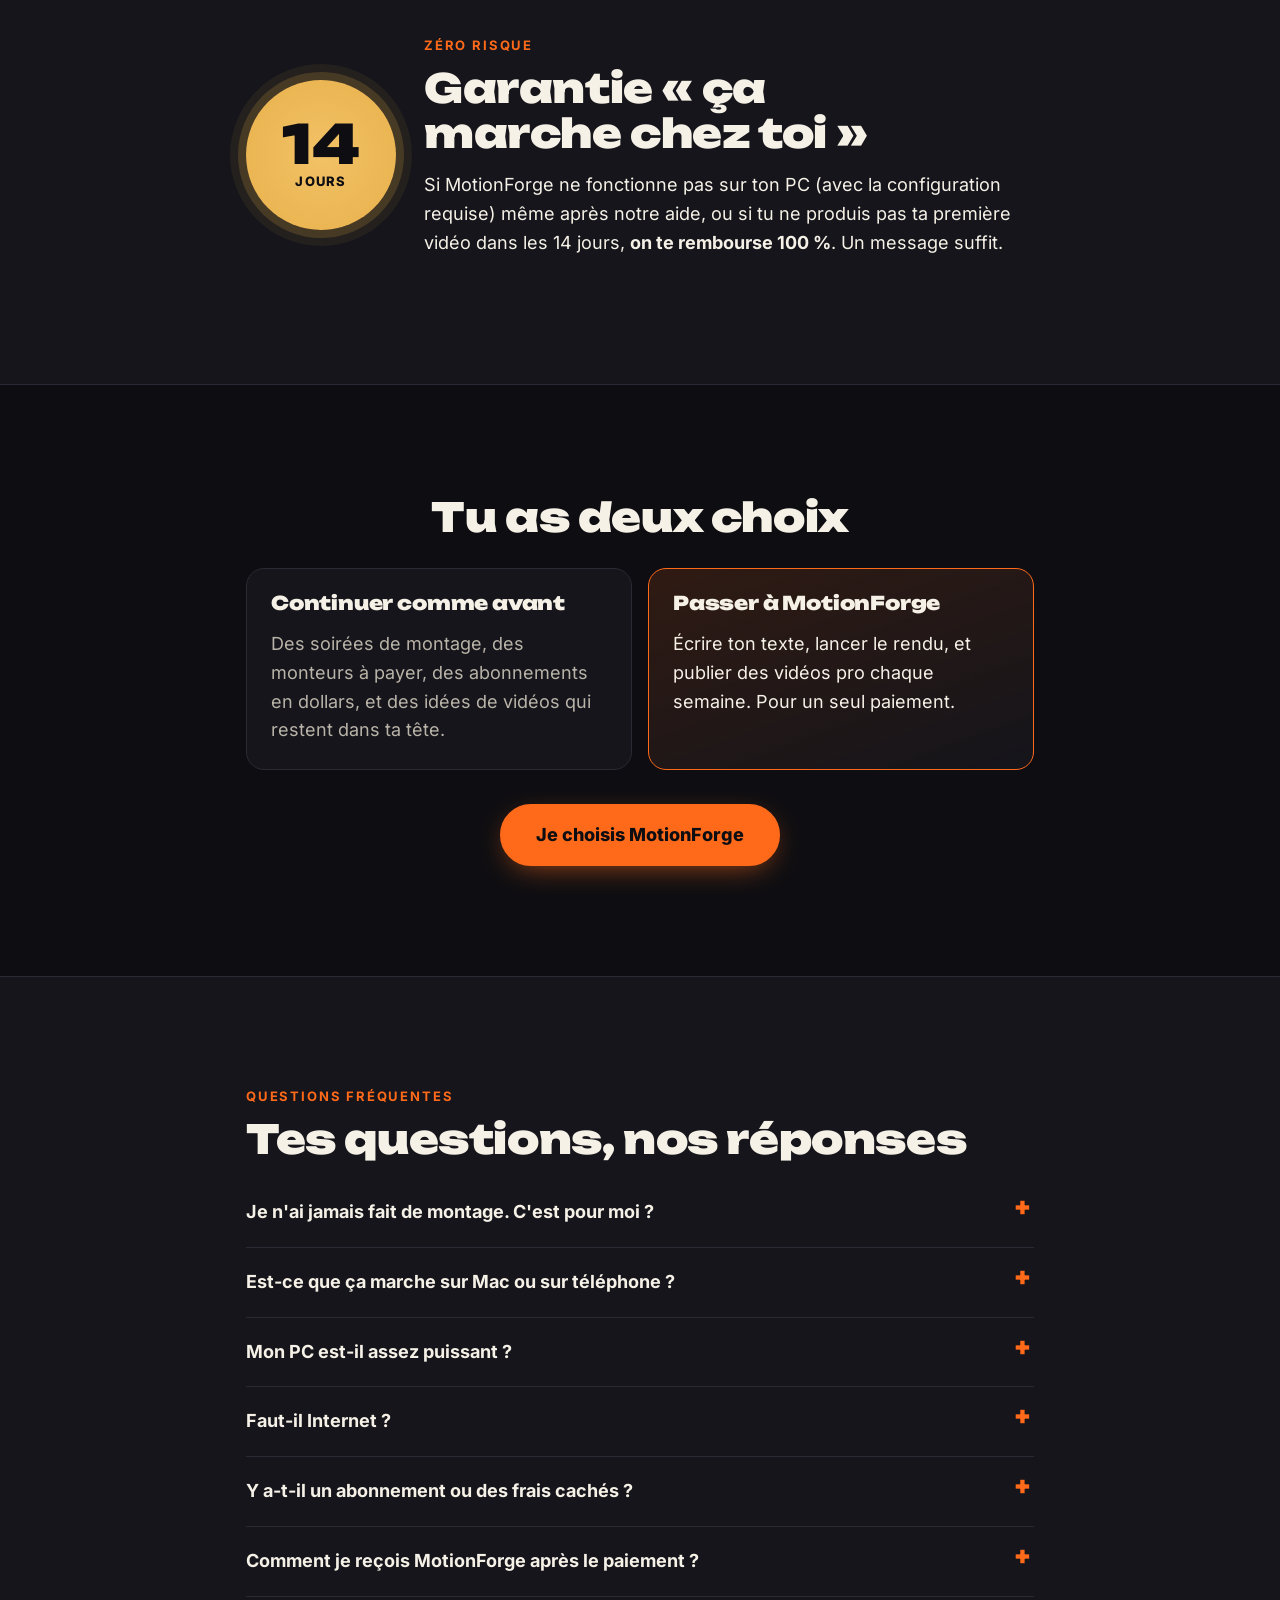
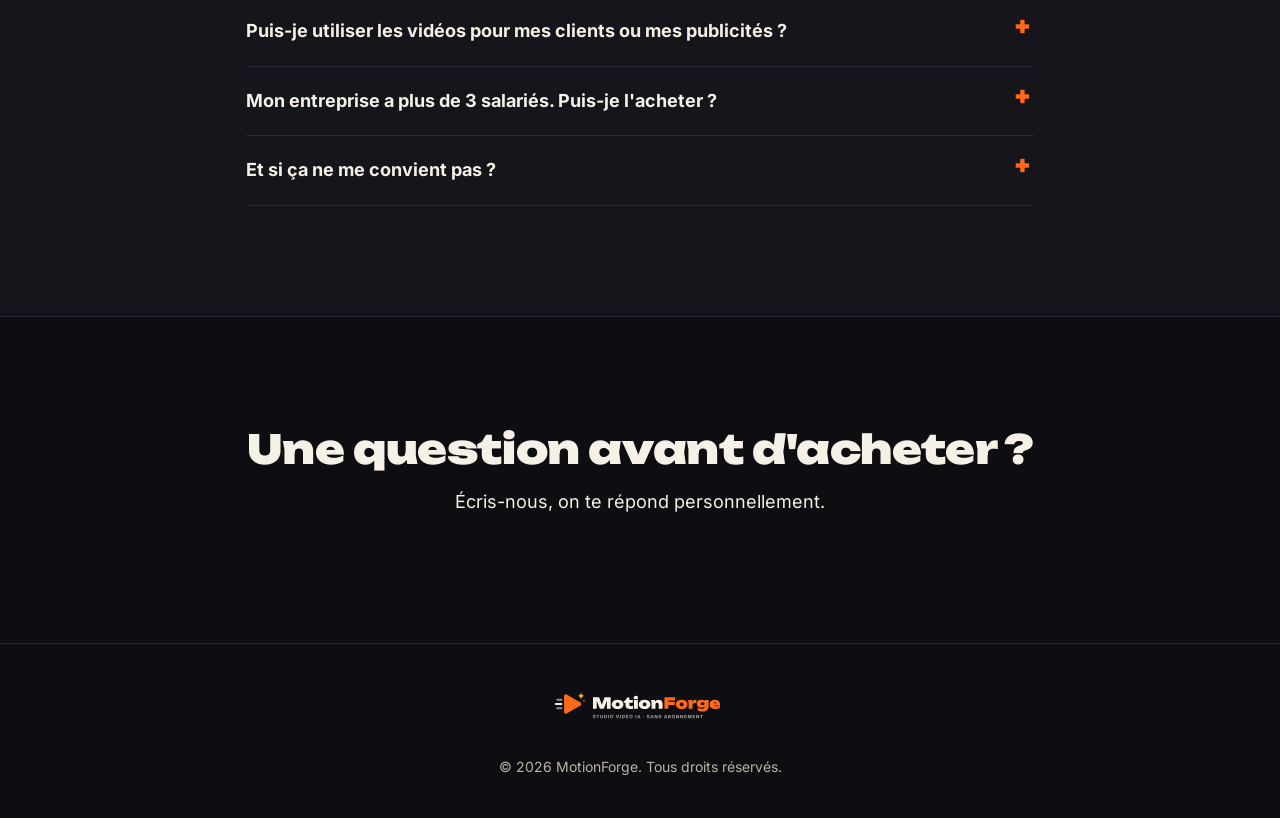
==== commit e49779e0: "Galerie : lecture automatique plus robuste, WebM en secours, scripts et styles jamais servis périmés" ====
--- a/index.html
+++ b/index.html
@@ -16,7 +16,7 @@
 <meta name="twitter:card" content="summary_large_image">
 <link rel="preload" href="/assets/fonts/unbounded-latin-900-normal.woff2" as="font" type="font/woff2" crossorigin>
 <link rel="preload" href="/assets/fonts/inter-latin-wght-normal.woff2" as="font" type="font/woff2" crossorigin>
-<link rel="stylesheet" href="/assets/css/style.css">
+<link rel="stylesheet" href="/assets/css/style.css?v=3">
 </head>
 <body>
 
@@ -383,7 +383,7 @@
   <a href="#offre" class="btn">Voir les offres</a>
 </div>
 
-<script src="/assets/js/config.js"></script>
-<script src="/assets/js/main.js"></script>
+<script src="/assets/js/config.js?v=3"></script>
+<script src="/assets/js/main.js?v=3"></script>
 </body>
 </html>
--- a/assets/css/style.css
+++ b/assets/css/style.css
@@ -130,7 +130,7 @@
 .s-classic b { color: var(--orange); }
 .gallery { display: grid; grid-template-columns: repeat(2, 1fr); gap: 10px; }
 .anim { margin: 0; }
-.anim video { display: block; width: 100%; height: auto; aspect-ratio: 16/9; object-fit: cover; border-radius: 10px; border: 1px solid var(--line); background: var(--ink-3); }
+.anim video { cursor: pointer; display: block; width: 100%; height: auto; aspect-ratio: 16/9; object-fit: cover; border-radius: 10px; border: 1px solid var(--line); background: var(--ink-3); }
 .anim figcaption { font-size: 13px; color: var(--muted); margin-top: 6px; text-align: center; }
 .examples { display: grid; grid-template-columns: 1fr; gap: 24px; margin-top: 32px; align-items: start; }
 .example { margin: 0; }
